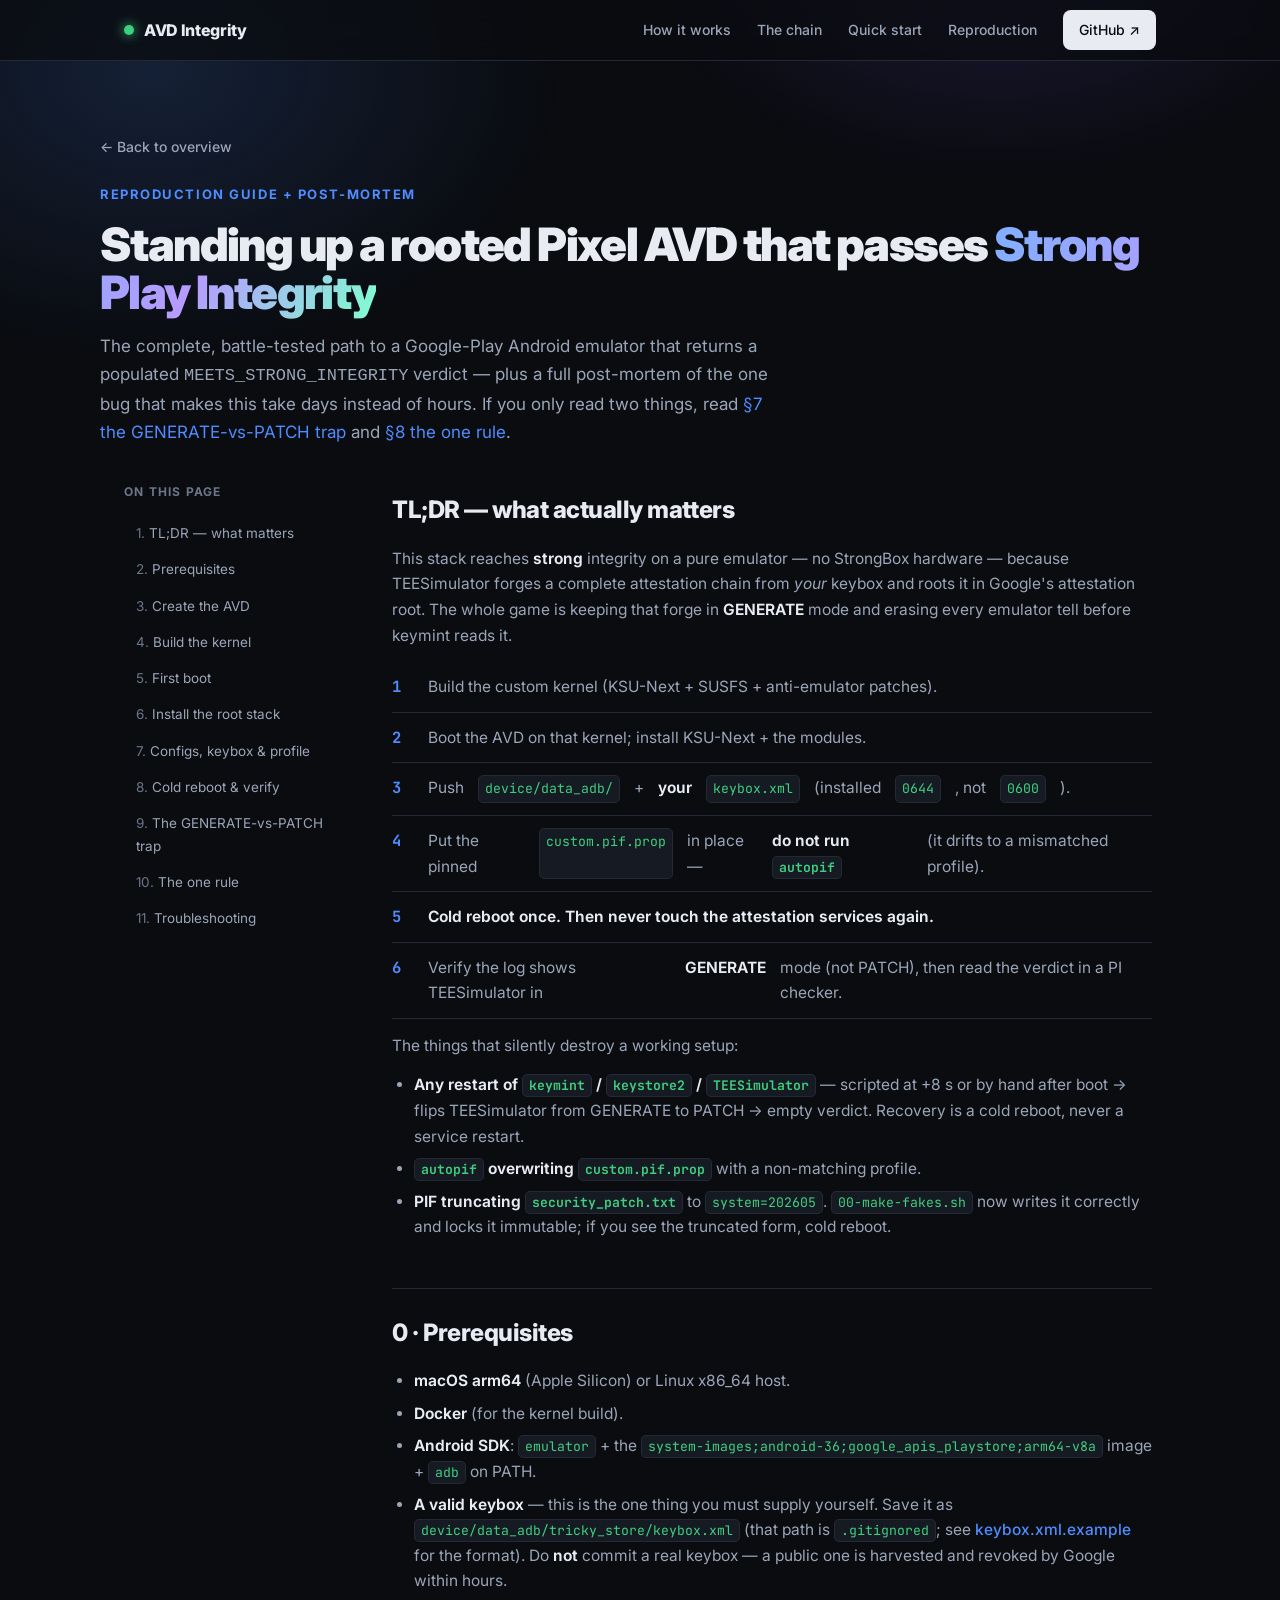
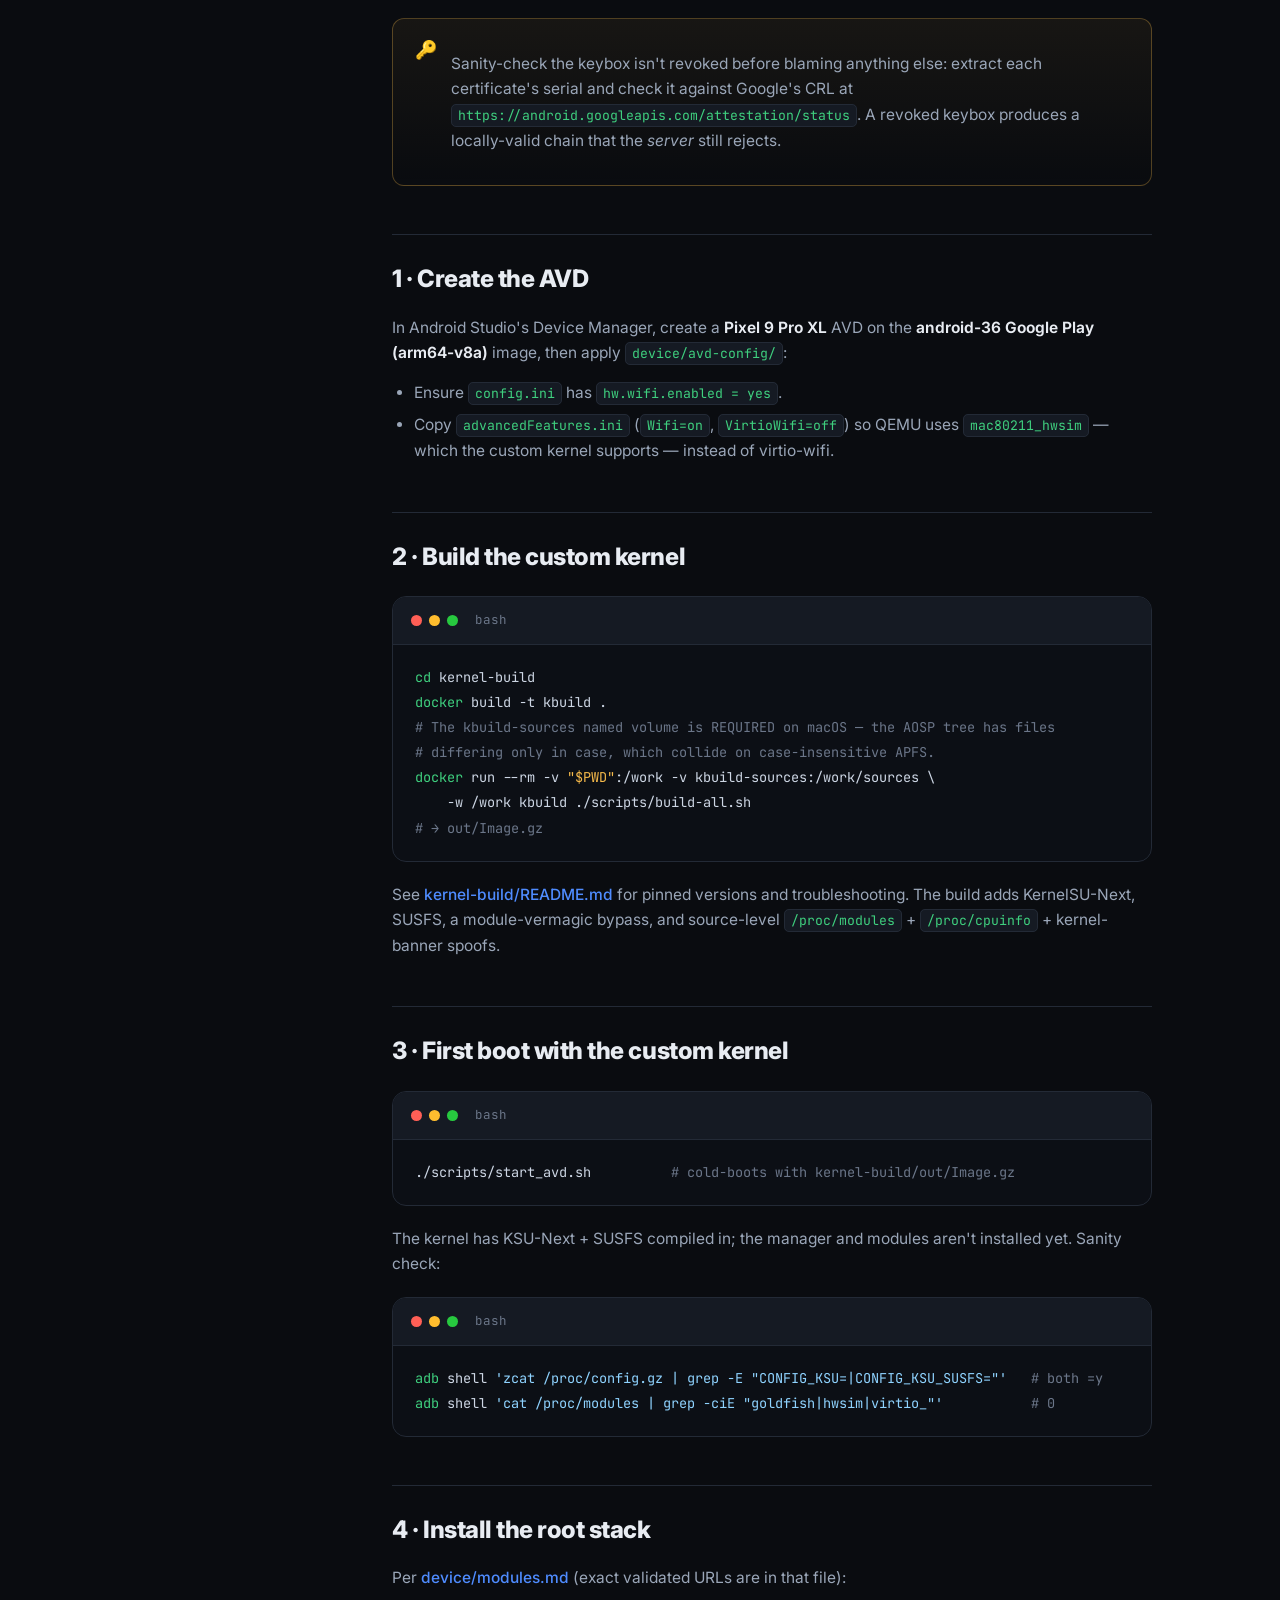
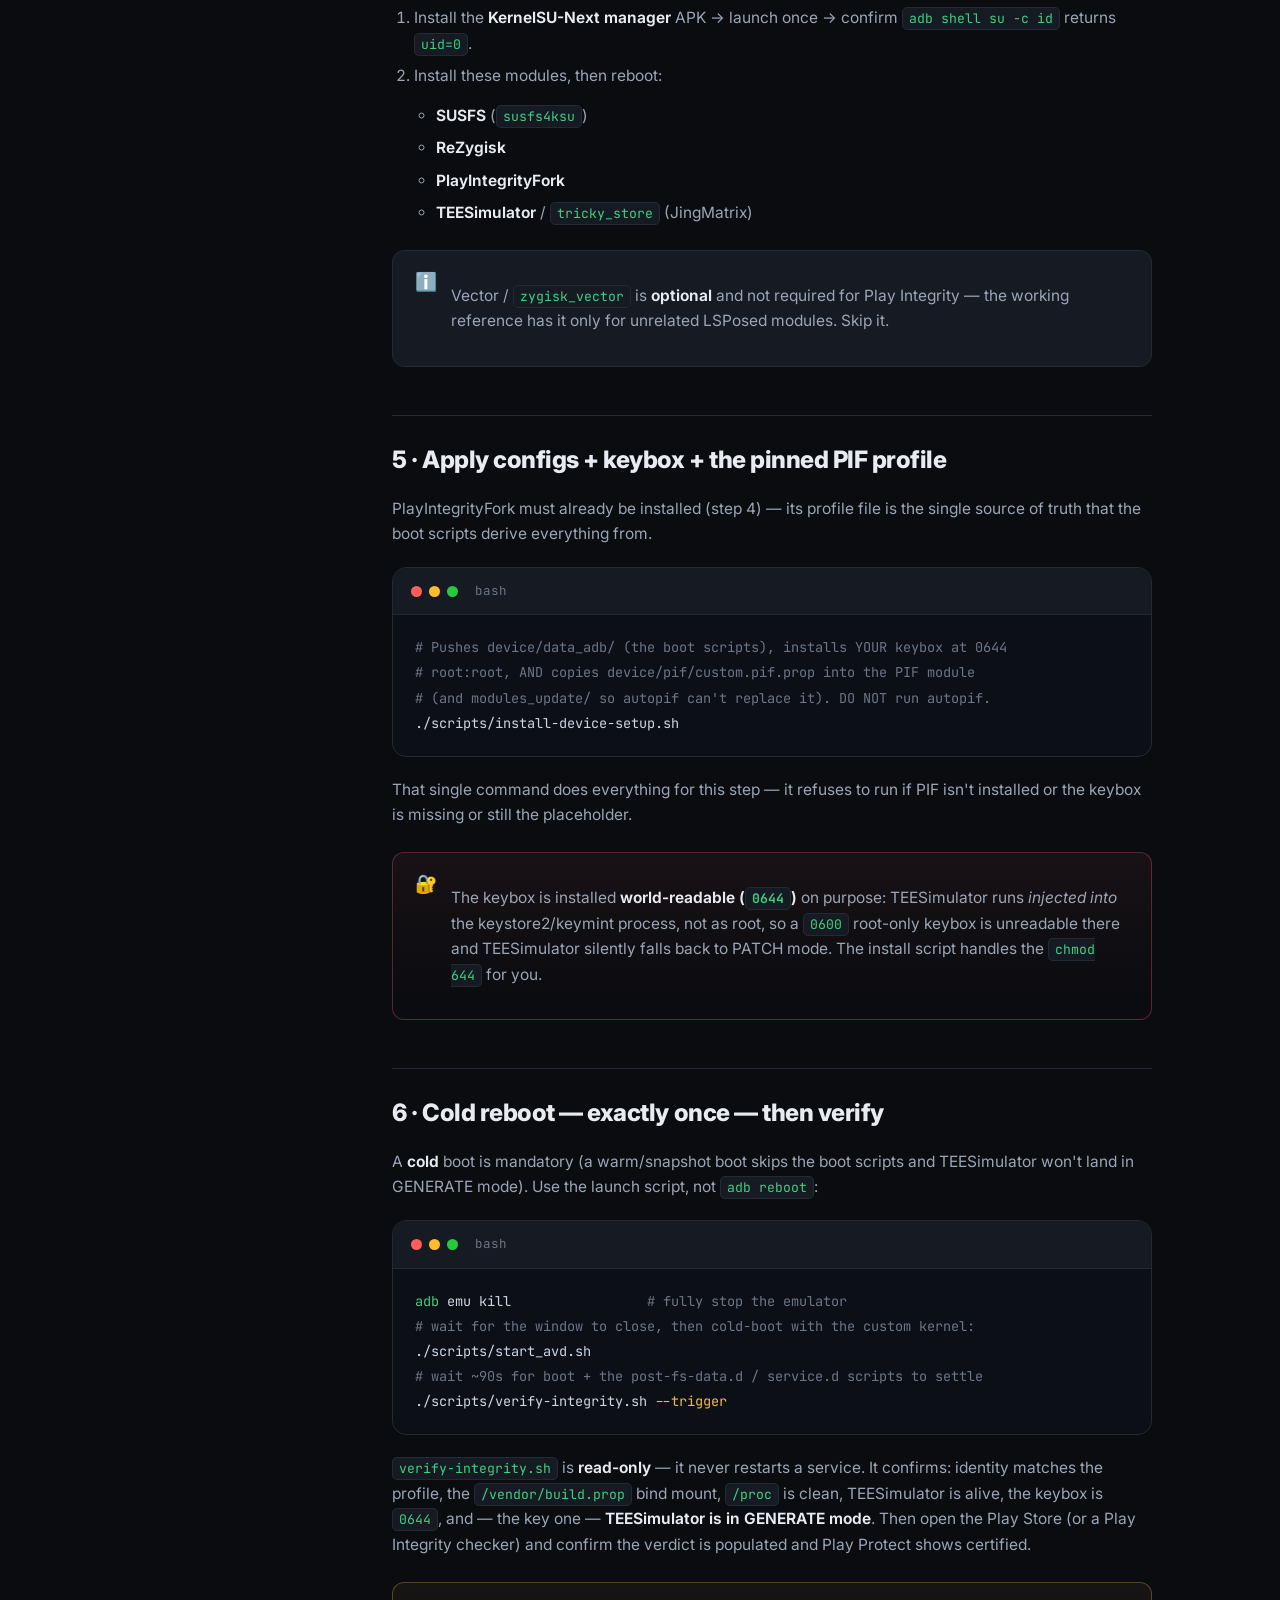
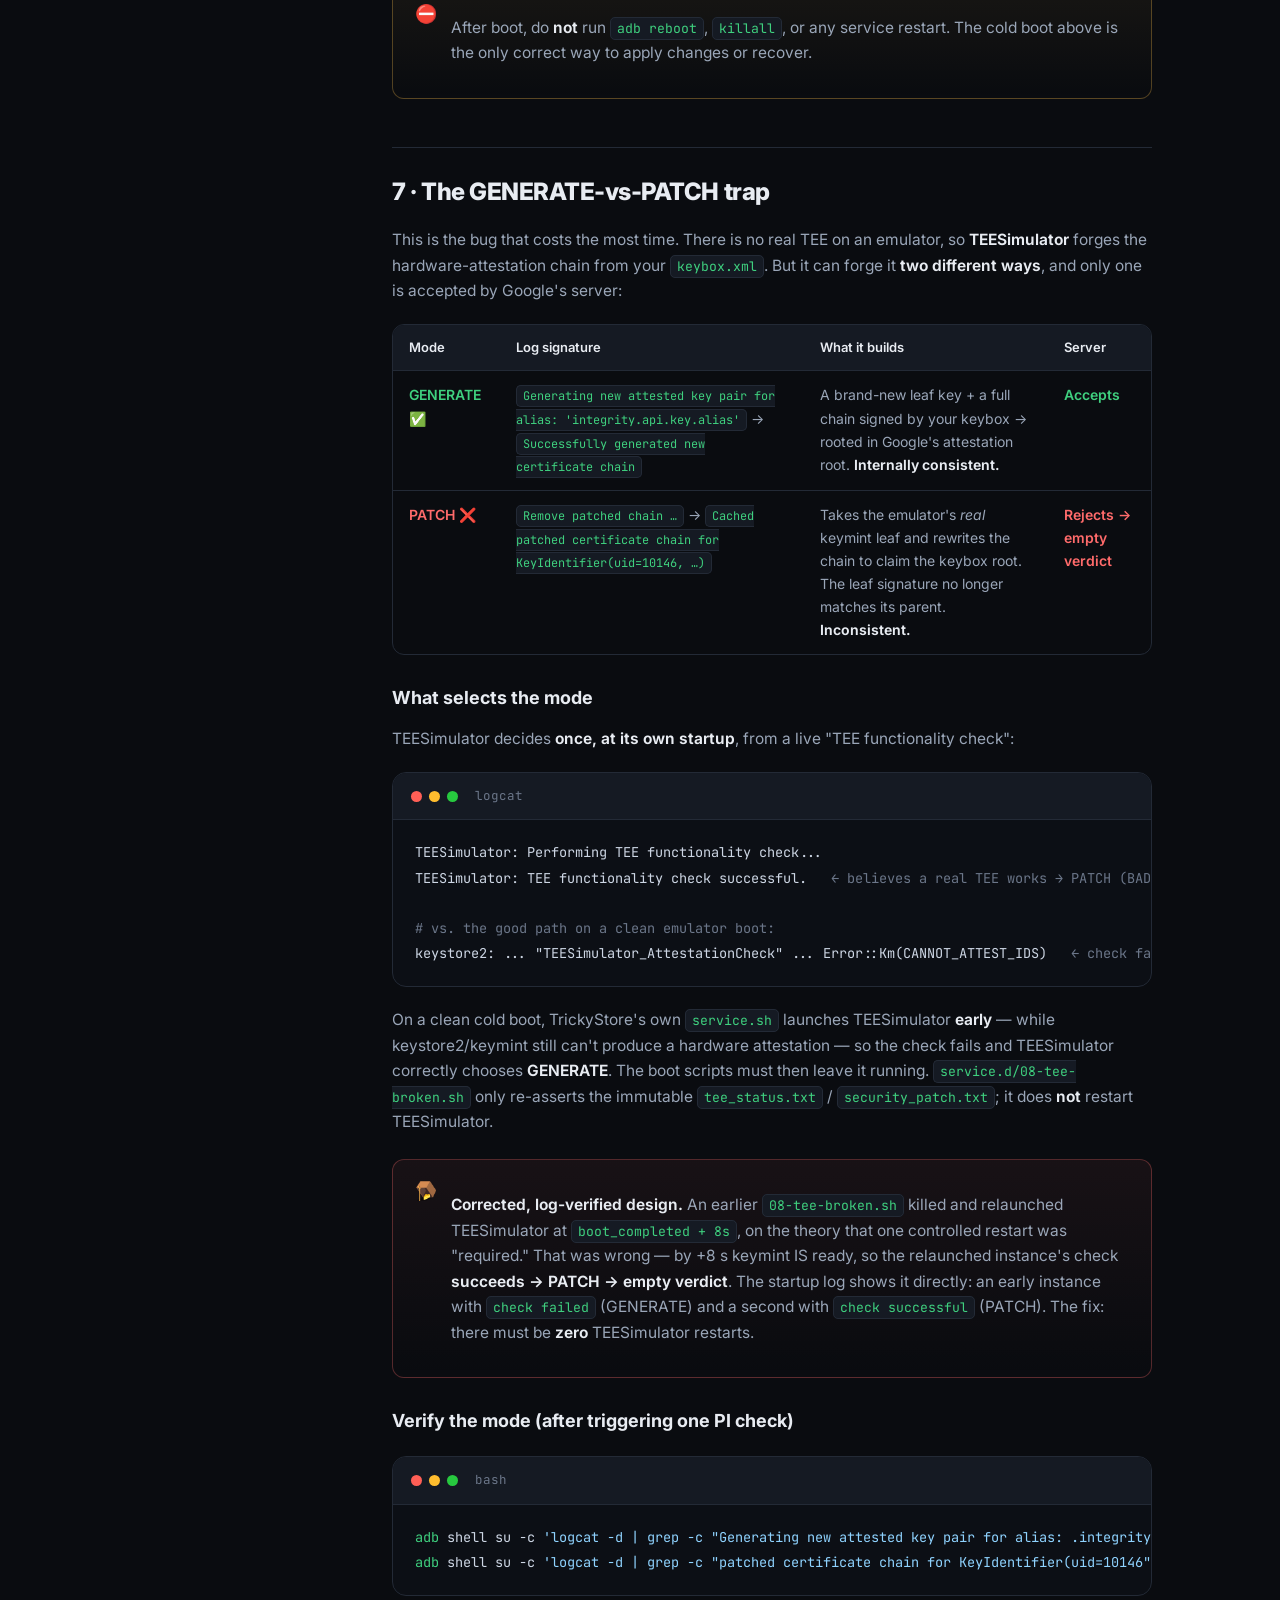
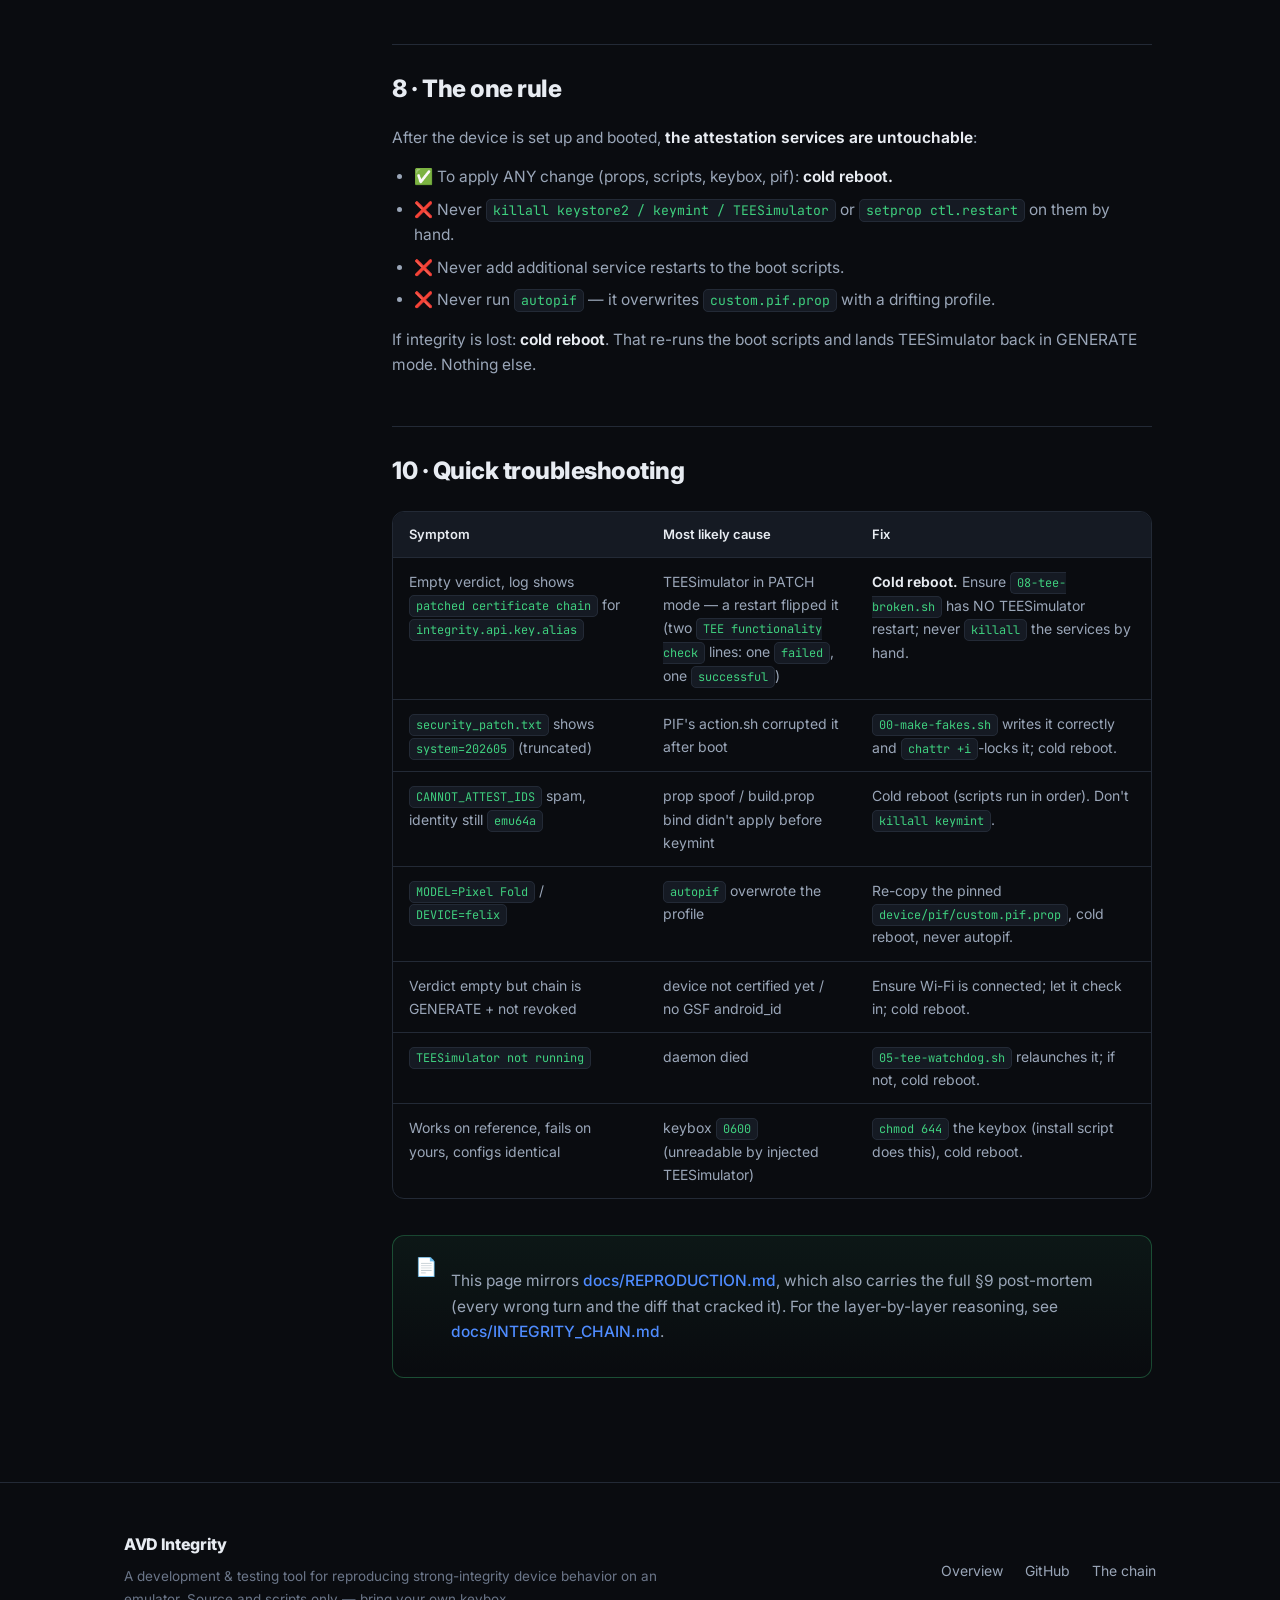
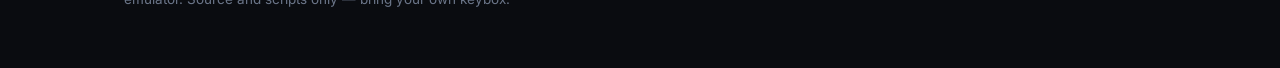
==== reproduction.html @ 93d0f1d6 "Correct site to STRONG integrity + add reproduction page - The project's actual ceiling is MEETS_STR" ====
<!DOCTYPE html>
<html lang="en">
<head>
<meta charset="UTF-8" />
<meta name="viewport" content="width=device-width, initial-scale=1.0" />
<title>Reproduction Guide · Rooted Pixel AVD · Play Integrity</title>
<meta name="description" content="The complete, battle-tested guide to standing up a rooted Pixel AVD that passes Play Integrity to MEETS_STRONG_INTEGRITY — plus the full GENERATE-vs-PATCH post-mortem." />
<meta property="og:type" content="article" />
<meta property="og:title" content="Reproduction Guide · Rooted Pixel AVD passing Strong Play Integrity" />
<meta property="og:description" content="Step-by-step setup plus the post-mortem of the one bug that makes this take days instead of hours." />
<meta property="og:image" content="media/play-integrity-verdict.png" />

<link rel="preconnect" href="https://fonts.googleapis.com" />
<link rel="preconnect" href="https://fonts.gstatic.com" crossorigin />
<link href="https://fonts.googleapis.com/css2?family=Inter:wght@400;500;600;700;800;900&family=JetBrains+Mono:wght@400;500;600&display=swap" rel="stylesheet" />
<link rel="stylesheet" href="assets/style.css" />
</head>
<body>
<div class="glow"></div>
<div class="content">

<!-- NAV -->
<nav>
  <div class="wrap">
    <div class="brand"><span class="dot"></span> AVD&nbsp;Integrity</div>
    <div class="nav-links">
      <a href="index.html#how">How it works</a>
      <a href="index.html#chain">The chain</a>
      <a href="index.html#start">Quick start</a>
      <a href="reproduction.html">Reproduction</a>
      <a class="nav-cta" href="https://github.com/tanishmeh/AVD_Rooted_Integrity">GitHub ↗</a>
    </div>
  </div>
</nav>

<!-- DOC HERO -->
<div class="wrap doc-hero">
  <a class="doc-back" href="index.html">← Back to overview</a>
  <div class="kicker">Reproduction guide + post-mortem</div>
  <h1>Standing up a rooted Pixel AVD that passes <span class="grad">Strong Play Integrity</span></h1>
  <p>The complete, battle-tested path to a Google-Play Android emulator that returns a populated <code>MEETS_STRONG_INTEGRITY</code> verdict — plus a full post-mortem of the one bug that makes this take days instead of hours. If you only read two things, read <a href="#trap">§7 the GENERATE-vs-PATCH trap</a> and <a href="#rule">§8 the one rule</a>.</p>
</div>

<!-- DOC LAYOUT -->
<div class="wrap doc-layout">

  <!-- TOC -->
  <aside class="toc">
    <div class="toc-title">On this page</div>
    <ol>
      <li><a href="#tldr">TL;DR — what matters</a></li>
      <li><a href="#prereq">Prerequisites</a></li>
      <li><a href="#avd">Create the AVD</a></li>
      <li><a href="#kernel">Build the kernel</a></li>
      <li><a href="#firstboot">First boot</a></li>
      <li><a href="#rootstack">Install the root stack</a></li>
      <li><a href="#configs">Configs, keybox &amp; profile</a></li>
      <li><a href="#verify">Cold reboot &amp; verify</a></li>
      <li><a href="#trap">The GENERATE-vs-PATCH trap</a></li>
      <li><a href="#rule">The one rule</a></li>
      <li><a href="#troubleshoot">Troubleshooting</a></li>
    </ol>
  </aside>

  <!-- PROSE -->
  <article class="prose">

    <h2 id="tldr">TL;DR — what actually matters</h2>
    <p>This stack reaches <strong>strong</strong> integrity on a pure emulator — no StrongBox hardware — because TEESimulator forges a complete attestation chain from <em>your</em> keybox and roots it in Google's attestation root. The whole game is keeping that forge in <strong>GENERATE</strong> mode and erasing every emulator tell before keymint reads it.</p>
    <ol class="tldr">
      <li>Build the custom kernel (KSU-Next + SUSFS + anti-emulator patches).</li>
      <li>Boot the AVD on that kernel; install KSU-Next + the modules.</li>
      <li>Push <code>device/data_adb/</code> + <strong>your</strong> <code>keybox.xml</code> (installed <code>0644</code>, not <code>0600</code>).</li>
      <li>Put the pinned <code>custom.pif.prop</code> in place — <strong>do not run <code>autopif</code></strong> (it drifts to a mismatched profile).</li>
      <li><strong>Cold reboot once. Then never touch the attestation services again.</strong></li>
      <li>Verify the log shows TEESimulator in <strong>GENERATE</strong> mode (not PATCH), then read the verdict in a PI checker.</li>
    </ol>
    <p>The things that silently destroy a working setup:</p>
    <ul>
      <li><strong>Any restart of <code>keymint</code> / <code>keystore2</code> / <code>TEESimulator</code></strong> — scripted at +8&nbsp;s or by hand after boot → flips TEESimulator from GENERATE to PATCH → empty verdict. Recovery is a cold reboot, never a service restart.</li>
      <li><strong><code>autopif</code> overwriting <code>custom.pif.prop</code></strong> with a non-matching profile.</li>
      <li><strong>PIF truncating <code>security_patch.txt</code></strong> to <code>system=202605</code>. <code>00-make-fakes.sh</code> now writes it correctly and locks it immutable; if you see the truncated form, cold reboot.</li>
    </ul>

    <h2 id="prereq">0 · Prerequisites</h2>
    <ul>
      <li><strong>macOS arm64</strong> (Apple Silicon) or Linux x86_64 host.</li>
      <li><strong>Docker</strong> (for the kernel build).</li>
      <li><strong>Android SDK</strong>: <code>emulator</code> + the <code>system-images;android-36;google_apis_playstore;arm64-v8a</code> image + <code>adb</code> on PATH.</li>
      <li><strong>A valid keybox</strong> — this is the one thing you must supply yourself. Save it as <code>device/data_adb/tricky_store/keybox.xml</code> (that path is <code>.gitignored</code>; see <a href="device/data_adb/tricky_store/keybox.xml.example">keybox.xml.example</a> for the format). Do <strong>not</strong> commit a real keybox — a public one is harvested and revoked by Google within hours.</li>
    </ul>
    <div class="callout warnx">
      <span class="ci">🔑</span>
      <p>Sanity-check the keybox isn't revoked before blaming anything else: extract each certificate's serial and check it against Google's CRL at <code>https://android.googleapis.com/attestation/status</code>. A revoked keybox produces a locally-valid chain that the <em>server</em> still rejects.</p>
    </div>

    <h2 id="avd">1 · Create the AVD</h2>
    <p>In Android Studio's Device Manager, create a <strong>Pixel 9 Pro XL</strong> AVD on the <strong>android-36 Google Play (arm64-v8a)</strong> image, then apply <code>device/avd-config/</code>:</p>
    <ul>
      <li>Ensure <code>config.ini</code> has <code>hw.wifi.enabled = yes</code>.</li>
      <li>Copy <code>advancedFeatures.ini</code> (<code>Wifi=on</code>, <code>VirtioWifi=off</code>) so QEMU uses <code>mac80211_hwsim</code> — which the custom kernel supports — instead of virtio-wifi.</li>
    </ul>

    <h2 id="kernel">2 · Build the custom kernel</h2>
    <div class="codeblock">
      <div class="bar"><span class="d" style="background:#ff5f56"></span><span class="d" style="background:#ffbd2e"></span><span class="d" style="background:#27c93f"></span><span class="t">bash</span></div>
<pre><code><span class="c-cmd">cd</span> kernel-build
<span class="c-cmd">docker</span> build -t kbuild .
<span class="c-com"># The kbuild-sources named volume is REQUIRED on macOS — the AOSP tree has files</span>
<span class="c-com"># differing only in case, which collide on case-insensitive APFS.</span>
<span class="c-cmd">docker</span> run --rm -v <span class="c-flag">"$PWD"</span>:/work -v kbuild-sources:/work/sources \
    -w /work kbuild ./scripts/build-all.sh
<span class="c-com"># → out/Image.gz</span></code></pre>
    </div>
    <p>See <a href="kernel-build/README.md">kernel-build/README.md</a> for pinned versions and troubleshooting. The build adds KernelSU-Next, SUSFS, a module-vermagic bypass, and source-level <code>/proc/modules</code> + <code>/proc/cpuinfo</code> + kernel-banner spoofs.</p>

    <h2 id="firstboot">3 · First boot with the custom kernel</h2>
    <div class="codeblock">
      <div class="bar"><span class="d" style="background:#ff5f56"></span><span class="d" style="background:#ffbd2e"></span><span class="d" style="background:#27c93f"></span><span class="t">bash</span></div>
<pre><code>./scripts/start_avd.sh          <span class="c-com"># cold-boots with kernel-build/out/Image.gz</span></code></pre>
    </div>
    <p>The kernel has KSU-Next + SUSFS compiled in; the manager and modules aren't installed yet. Sanity check:</p>
    <div class="codeblock">
      <div class="bar"><span class="d" style="background:#ff5f56"></span><span class="d" style="background:#ffbd2e"></span><span class="d" style="background:#27c93f"></span><span class="t">bash</span></div>
<pre><code><span class="c-cmd">adb</span> shell <span class="c-str">'zcat /proc/config.gz | grep -E "CONFIG_KSU=|CONFIG_KSU_SUSFS="'</span>   <span class="c-com"># both =y</span>
<span class="c-cmd">adb</span> shell <span class="c-str">'cat /proc/modules | grep -ciE "goldfish|hwsim|virtio_"'</span>           <span class="c-com"># 0</span></code></pre>
    </div>

    <h2 id="rootstack">4 · Install the root stack</h2>
    <p>Per <a href="device/modules.md">device/modules.md</a> (exact validated URLs are in that file):</p>
    <ol>
      <li>Install the <strong>KernelSU-Next manager</strong> APK → launch once → confirm <code>adb shell su -c id</code> returns <code>uid=0</code>.</li>
      <li>Install these modules, then reboot:
        <ul>
          <li><strong>SUSFS</strong> (<code>susfs4ksu</code>)</li>
          <li><strong>ReZygisk</strong></li>
          <li><strong>PlayIntegrityFork</strong></li>
          <li><strong>TEESimulator</strong> / <code>tricky_store</code> (JingMatrix)</li>
        </ul>
      </li>
    </ol>
    <div class="callout"><span class="ci">ℹ️</span><p>Vector / <code>zygisk_vector</code> is <strong>optional</strong> and not required for Play Integrity — the working reference has it only for unrelated LSPosed modules. Skip it.</p></div>

    <h2 id="configs">5 · Apply configs + keybox + the pinned PIF profile</h2>
    <p>PlayIntegrityFork must already be installed (step 4) — its profile file is the single source of truth that the boot scripts derive everything from.</p>
    <div class="codeblock">
      <div class="bar"><span class="d" style="background:#ff5f56"></span><span class="d" style="background:#ffbd2e"></span><span class="d" style="background:#27c93f"></span><span class="t">bash</span></div>
<pre><code><span class="c-com"># Pushes device/data_adb/ (the boot scripts), installs YOUR keybox at 0644</span>
<span class="c-com"># root:root, AND copies device/pif/custom.pif.prop into the PIF module</span>
<span class="c-com"># (and modules_update/ so autopif can't replace it). DO NOT run autopif.</span>
./scripts/install-device-setup.sh</code></pre>
    </div>
    <p>That single command does everything for this step — it refuses to run if PIF isn't installed or the keybox is missing or still the placeholder.</p>
    <div class="callout danger"><span class="ci">🔐</span><p>The keybox is installed <strong>world-readable (<code>0644</code>)</strong> on purpose: TEESimulator runs <em>injected into</em> the keystore2/keymint process, not as root, so a <code>0600</code> root-only keybox is unreadable there and TEESimulator silently falls back to PATCH mode. The install script handles the <code>chmod 644</code> for you.</p></div>

    <h2 id="verify">6 · Cold reboot — exactly once — then verify</h2>
    <p>A <strong>cold</strong> boot is mandatory (a warm/snapshot boot skips the boot scripts and TEESimulator won't land in GENERATE mode). Use the launch script, not <code>adb reboot</code>:</p>
    <div class="codeblock">
      <div class="bar"><span class="d" style="background:#ff5f56"></span><span class="d" style="background:#ffbd2e"></span><span class="d" style="background:#27c93f"></span><span class="t">bash</span></div>
<pre><code><span class="c-cmd">adb</span> emu kill                 <span class="c-com"># fully stop the emulator</span>
<span class="c-com"># wait for the window to close, then cold-boot with the custom kernel:</span>
./scripts/start_avd.sh
<span class="c-com"># wait ~90s for boot + the post-fs-data.d / service.d scripts to settle</span>
./scripts/verify-integrity.sh <span class="c-flag">--trigger</span></code></pre>
    </div>
    <p><code>verify-integrity.sh</code> is <strong>read-only</strong> — it never restarts a service. It confirms: identity matches the profile, the <code>/vendor/build.prop</code> bind mount, <code>/proc</code> is clean, TEESimulator is alive, the keybox is <code>0644</code>, and — the key one — <strong>TEESimulator is in GENERATE mode</strong>. Then open the Play Store (or a Play Integrity checker) and confirm the verdict is populated and Play Protect shows certified.</p>
    <div class="callout warnx"><span class="ci">⛔</span><p>After boot, do <strong>not</strong> run <code>adb reboot</code>, <code>killall</code>, or any service restart. The cold boot above is the only correct way to apply changes or recover.</p></div>

    <h2 id="trap">7 · The GENERATE-vs-PATCH trap</h2>
    <p>This is the bug that costs the most time. There is no real TEE on an emulator, so <strong>TEESimulator</strong> forges the hardware-attestation chain from your <code>keybox.xml</code>. But it can forge it <strong>two different ways</strong>, and only one is accepted by Google's server:</p>
    <div class="tbl-wrap">
      <table>
        <thead><tr><th>Mode</th><th>Log signature</th><th>What it builds</th><th>Server</th></tr></thead>
        <tbody>
          <tr>
            <td class="tag-good">GENERATE ✅</td>
            <td><code>Generating new attested key pair for alias: 'integrity.api.key.alias'</code> → <code>Successfully generated new certificate chain</code></td>
            <td>A brand-new leaf key + a full chain signed by your keybox → rooted in Google's attestation root. <strong>Internally consistent.</strong></td>
            <td class="tag-good">Accepts</td>
          </tr>
          <tr>
            <td class="tag-bad">PATCH ❌</td>
            <td><code>Remove patched chain …</code> → <code>Cached patched certificate chain for KeyIdentifier(uid=10146, …)</code></td>
            <td>Takes the emulator's <em>real</em> keymint leaf and rewrites the chain to claim the keybox root. The leaf signature no longer matches its parent. <strong>Inconsistent.</strong></td>
            <td class="tag-bad">Rejects → empty verdict</td>
          </tr>
        </tbody>
      </table>
    </div>
    <h3>What selects the mode</h3>
    <p>TEESimulator decides <strong>once, at its own startup</strong>, from a live "TEE functionality check":</p>
    <div class="codeblock">
      <div class="bar"><span class="d" style="background:#ff5f56"></span><span class="d" style="background:#ffbd2e"></span><span class="d" style="background:#27c93f"></span><span class="t">logcat</span></div>
<pre><code>TEESimulator: Performing TEE functionality check...
TEESimulator: TEE functionality check successful.   <span class="c-com">← believes a real TEE works → PATCH (BAD)</span>

<span class="c-com"># vs. the good path on a clean emulator boot:</span>
keystore2: ... "TEESimulator_AttestationCheck" ... Error::Km(CANNOT_ATTEST_IDS)   <span class="c-com">← check fails → GENERATE (GOOD)</span></code></pre>
    </div>
    <p>On a clean cold boot, TrickyStore's own <code>service.sh</code> launches TEESimulator <strong>early</strong> — while keystore2/keymint still can't produce a hardware attestation — so the check fails and TEESimulator correctly chooses <strong>GENERATE</strong>. The boot scripts must then leave it running. <code>service.d/08-tee-broken.sh</code> only re-asserts the immutable <code>tee_status.txt</code> / <code>security_patch.txt</code>; it does <strong>not</strong> restart TEESimulator.</p>
    <div class="callout danger">
      <span class="ci">🪤</span>
      <p><strong>Corrected, log-verified design.</strong> An earlier <code>08-tee-broken.sh</code> killed and relaunched TEESimulator at <code>boot_completed + 8s</code>, on the theory that one controlled restart was "required." That was wrong — by +8&nbsp;s keymint IS ready, so the relaunched instance's check <strong>succeeds → PATCH → empty verdict</strong>. The startup log shows it directly: an early instance with <code>check failed</code> (GENERATE) and a second with <code>check successful</code> (PATCH). The fix: there must be <strong>zero</strong> TEESimulator restarts.</p>
    </div>
    <h3>Verify the mode (after triggering one PI check)</h3>
    <div class="codeblock">
      <div class="bar"><span class="d" style="background:#ff5f56"></span><span class="d" style="background:#ffbd2e"></span><span class="d" style="background:#27c93f"></span><span class="t">bash</span></div>
<pre><code><span class="c-cmd">adb</span> shell su -c <span class="c-str">'logcat -d | grep -c "Generating new attested key pair for alias: .integrity.api.key.alias"'</span>  <span class="c-com"># want &gt;0</span>
<span class="c-cmd">adb</span> shell su -c <span class="c-str">'logcat -d | grep -c "patched certificate chain for KeyIdentifier(uid=10146"'</span>                 <span class="c-com"># want 0</span></code></pre>
    </div>

    <h2 id="rule">8 · The one rule</h2>
    <p>After the device is set up and booted, <strong>the attestation services are untouchable</strong>:</p>
    <ul>
      <li><span class="tag-good">✅</span> To apply ANY change (props, scripts, keybox, pif): <strong>cold reboot.</strong></li>
      <li><span class="tag-bad">❌</span> Never <code>killall keystore2 / keymint / TEESimulator</code> or <code>setprop ctl.restart</code> on them by hand.</li>
      <li><span class="tag-bad">❌</span> Never add additional service restarts to the boot scripts.</li>
      <li><span class="tag-bad">❌</span> Never run <code>autopif</code> — it overwrites <code>custom.pif.prop</code> with a drifting profile.</li>
    </ul>
    <p>If integrity is lost: <strong>cold reboot</strong>. That re-runs the boot scripts and lands TEESimulator back in GENERATE mode. Nothing else.</p>

    <h2 id="troubleshoot">10 · Quick troubleshooting</h2>
    <div class="tbl-wrap">
      <table>
        <thead><tr><th>Symptom</th><th>Most likely cause</th><th>Fix</th></tr></thead>
        <tbody>
          <tr><td>Empty verdict, log shows <code>patched certificate chain</code> for <code>integrity.api.key.alias</code></td><td>TEESimulator in PATCH mode — a restart flipped it (two <code>TEE functionality check</code> lines: one <code>failed</code>, one <code>successful</code>)</td><td><strong>Cold reboot.</strong> Ensure <code>08-tee-broken.sh</code> has NO TEESimulator restart; never <code>killall</code> the services by hand.</td></tr>
          <tr><td><code>security_patch.txt</code> shows <code>system=202605</code> (truncated)</td><td>PIF's action.sh corrupted it after boot</td><td><code>00-make-fakes.sh</code> writes it correctly and <code>chattr +i</code>-locks it; cold reboot.</td></tr>
          <tr><td><code>CANNOT_ATTEST_IDS</code> spam, identity still <code>emu64a</code></td><td>prop spoof / build.prop bind didn't apply before keymint</td><td>Cold reboot (scripts run in order). Don't <code>killall keymint</code>.</td></tr>
          <tr><td><code>MODEL=Pixel Fold</code> / <code>DEVICE=felix</code></td><td><code>autopif</code> overwrote the profile</td><td>Re-copy the pinned <code>device/pif/custom.pif.prop</code>, cold reboot, never autopif.</td></tr>
          <tr><td>Verdict empty but chain is GENERATE + not revoked</td><td>device not certified yet / no GSF android_id</td><td>Ensure Wi-Fi is connected; let it check in; cold reboot.</td></tr>
          <tr><td><code>TEESimulator not running</code></td><td>daemon died</td><td><code>05-tee-watchdog.sh</code> relaunches it; if not, cold reboot.</td></tr>
          <tr><td>Works on reference, fails on yours, configs identical</td><td>keybox <code>0600</code> (unreadable by injected TEESimulator)</td><td><code>chmod 644</code> the keybox (install script does this), cold reboot.</td></tr>
        </tbody>
      </table>
    </div>

    <div class="callout good" style="margin-top:36px">
      <span class="ci">📄</span>
      <p>This page mirrors <a href="docs/REPRODUCTION.md">docs/REPRODUCTION.md</a>, which also carries the full §9 post-mortem (every wrong turn and the diff that cracked it). For the layer-by-layer reasoning, see <a href="docs/INTEGRITY_CHAIN.md">docs/INTEGRITY_CHAIN.md</a>.</p>
    </div>

  </article>
</div>

<!-- FOOTER -->
<footer>
  <div class="wrap">
    <div class="foot-grid">
      <div>
        <div class="foot-brand">AVD Integrity</div>
        <p>A development &amp; testing tool for reproducing strong-integrity device behavior on an emulator. Source and scripts only — bring your own keybox.</p>
      </div>
      <div class="foot-links">
        <a href="index.html">Overview</a>
        <a href="https://github.com/tanishmeh/AVD_Rooted_Integrity">GitHub</a>
        <a href="docs/INTEGRITY_CHAIN.md">The chain</a>
      </div>
    </div>
  </div>
</footer>

</div>
</body>
</html>
---- assets/style.css ----
/* ============================================================================
   Rooted Pixel AVD · Play Integrity — shared site styles
   Used by index.html (landing) and reproduction.html (the guide).
   ============================================================================ */
:root {
  --bg: #0a0c10;
  --bg-soft: #11141b;
  --panel: #151a23;
  --panel-2: #1b212c;
  --border: #232a36;
  --text: #e8ecf2;
  --muted: #9aa6b8;
  --faint: #6b7689;
  --accent: #4f8cff;
  --accent-2: #7c5cff;
  --green: #3fd07f;
  --amber: #f5b94a;
  --red: #ff6b6b;
  --mono: 'JetBrains Mono', ui-monospace, SFMono-Regular, Menlo, monospace;
  --sans: 'Inter', -apple-system, BlinkMacSystemFont, 'Segoe UI', sans-serif;
  --maxw: 1080px;
}

* { box-sizing: border-box; margin: 0; padding: 0; }
html { scroll-behavior: smooth; }
body {
  background: var(--bg);
  color: var(--text);
  font-family: var(--sans);
  line-height: 1.65;
  -webkit-font-smoothing: antialiased;
  overflow-x: hidden;
}
a { color: var(--accent); text-decoration: none; transition: color .15s; }
a:hover { color: #7fb0ff; }
::selection { background: rgba(79,140,255,.3); }

.wrap { max-width: var(--maxw); margin: 0 auto; padding: 0 24px; }

/* ---------- Decorative background ---------- */
.glow {
  position: fixed; inset: 0; z-index: 0; pointer-events: none;
  background:
    radial-gradient(620px 420px at 78% -8%, rgba(124,92,255,.18), transparent 60%),
    radial-gradient(680px 480px at 12% 8%, rgba(79,140,255,.16), transparent 60%);
}
.content { position: relative; z-index: 1; }

/* ---------- Nav ---------- */
nav {
  position: sticky; top: 0; z-index: 50;
  backdrop-filter: blur(12px);
  background: rgba(10,12,16,.72);
  border-bottom: 1px solid var(--border);
}
nav .wrap { display: flex; align-items: center; justify-content: space-between; height: 60px; }
.brand { display: flex; align-items: center; gap: 10px; font-weight: 800; letter-spacing: -.02em; color: var(--text); }
.brand .dot { width: 10px; height: 10px; border-radius: 50%; background: var(--green); box-shadow: 0 0 12px var(--green); }
.nav-links { display: flex; gap: 26px; align-items: center; }
.nav-links a { color: var(--muted); font-size: 14px; font-weight: 500; }
.nav-links a:hover { color: var(--text); }
.nav-cta {
  background: var(--text); color: var(--bg) !important; padding: 8px 16px;
  border-radius: 8px; font-weight: 600; font-size: 14px;
}
.nav-cta:hover { background: #fff; }
@media (max-width: 720px) { .nav-links a:not(.nav-cta) { display: none; } }

/* ---------- Hero ---------- */
header.hero { padding: 88px 0 64px; }
.hero-grid { display: grid; grid-template-columns: 1.15fr .85fr; gap: 56px; align-items: center; }
@media (max-width: 900px) { .hero-grid { grid-template-columns: 1fr; gap: 40px; } }

.pill {
  display: inline-flex; align-items: center; gap: 8px;
  background: var(--panel); border: 1px solid var(--border);
  padding: 6px 14px; border-radius: 999px; font-size: 13px; color: var(--muted);
  font-weight: 500; margin-bottom: 22px;
}
.pill .live { width: 7px; height: 7px; border-radius: 50%; background: var(--green); box-shadow: 0 0 8px var(--green); animation: pulse 2s infinite; }
@keyframes pulse { 0%,100% { opacity: 1; } 50% { opacity: .4; } }

h1 {
  font-size: clamp(34px, 5.4vw, 56px); line-height: 1.05; letter-spacing: -.035em;
  font-weight: 900; margin-bottom: 20px;
}
h1 .grad {
  background: linear-gradient(120deg, #7fb0ff, #b69bff 55%, #7fffd0);
  -webkit-background-clip: text; background-clip: text; -webkit-text-fill-color: transparent;
}
.lede { font-size: 18px; color: var(--muted); max-width: 540px; margin-bottom: 30px; }
.lede code { font-family: var(--mono); font-size: .85em; background: var(--panel); padding: 2px 7px; border-radius: 6px; border: 1px solid var(--border); color: var(--green); }

.hero-btns { display: flex; gap: 14px; flex-wrap: wrap; margin-bottom: 30px; }
.btn {
  display: inline-flex; align-items: center; gap: 9px; padding: 13px 22px;
  border-radius: 10px; font-weight: 600; font-size: 15px; border: 1px solid transparent;
  transition: transform .12s, background .15s, border-color .15s;
}
.btn:hover { transform: translateY(-2px); }
.btn-primary { background: linear-gradient(120deg, var(--accent), var(--accent-2)); color: #fff !important; }
.btn-ghost { background: var(--panel); border-color: var(--border); color: var(--text) !important; }
.btn-ghost:hover { border-color: var(--accent); }
.btn svg { width: 18px; height: 18px; }

.hero-meta { display: flex; gap: 26px; flex-wrap: wrap; font-size: 13px; color: var(--faint); }
.hero-meta b { color: var(--text); font-weight: 600; }

/* ---------- Phone screenshot ---------- */
.shot { position: relative; display: flex; justify-content: center; }
.shot::before {
  content: ""; position: absolute; inset: -8% -4%;
  background: radial-gradient(closest-side, rgba(63,208,127,.22), transparent 72%);
  filter: blur(8px); z-index: 0;
}
.shot img {
  position: relative; z-index: 1; width: 100%; max-width: 340px; border-radius: 22px;
  border: 1px solid var(--border);
  box-shadow: 0 30px 80px -20px rgba(0,0,0,.7), 0 0 0 1px rgba(255,255,255,.02);
}
.shot-tag {
  position: absolute; z-index: 2; bottom: 14px; left: 50%; transform: translateX(-50%);
  background: rgba(10,12,16,.85); backdrop-filter: blur(8px);
  border: 1px solid var(--border); border-radius: 999px; padding: 7px 16px;
  font-size: 12.5px; font-weight: 600; white-space: nowrap;
  display: flex; align-items: center; gap: 8px;
}
.shot-tag .chk { color: var(--green); }

/* ---------- Section primitives ---------- */
section { padding: 72px 0; border-top: 1px solid var(--border); }
.eyebrow { font-size: 13px; font-weight: 700; letter-spacing: .12em; text-transform: uppercase; color: var(--accent); margin-bottom: 14px; }
h2 { font-size: clamp(26px, 3.6vw, 36px); letter-spacing: -.03em; font-weight: 800; margin-bottom: 16px; }
.section-lede { color: var(--muted); max-width: 640px; font-size: 16.5px; margin-bottom: 44px; }
.inline-code { font-family: var(--mono); font-size: .85em; color: var(--green); }

/* ---------- Verdict labels ---------- */
.verdict-strip { display: flex; gap: 12px; flex-wrap: wrap; margin-top: 26px; }
.vlabel {
  font-family: var(--mono); font-size: 13px; font-weight: 500;
  background: rgba(63,208,127,.08); border: 1px solid rgba(63,208,127,.28);
  color: var(--green); padding: 9px 15px; border-radius: 9px;
  display: flex; align-items: center; gap: 9px;
}
.vlabel.strong { background: rgba(124,92,255,.1); border-color: rgba(124,92,255,.38); color: #b69bff; }
.vlabel svg { width: 15px; height: 15px; }

/* ---------- Feature cards ---------- */
.cards { display: grid; grid-template-columns: repeat(3, 1fr); gap: 18px; }
@media (max-width: 860px) { .cards { grid-template-columns: 1fr; } }
.card {
  background: var(--panel); border: 1px solid var(--border); border-radius: 14px;
  padding: 26px; transition: transform .15s, border-color .15s;
}
.card:hover { transform: translateY(-3px); border-color: #2e3645; }
.card .ic {
  width: 42px; height: 42px; border-radius: 11px; display: grid; place-items: center;
  background: linear-gradient(135deg, rgba(79,140,255,.18), rgba(124,92,255,.18));
  border: 1px solid var(--border); margin-bottom: 16px;
}
.card .ic svg { width: 21px; height: 21px; stroke: var(--accent); }
.card h3 { font-size: 17px; font-weight: 700; margin-bottom: 8px; letter-spacing: -.01em; }
.card p { color: var(--muted); font-size: 14.5px; }

/* ---------- Layer chain ---------- */
.chain { display: flex; flex-direction: column; gap: 0; }
.layer {
  display: grid; grid-template-columns: 92px 1fr; gap: 22px; padding: 22px 0;
  border-bottom: 1px solid var(--border); align-items: start;
}
.layer:last-child { border-bottom: none; }
.layer .num {
  font-family: var(--mono); font-size: 13px; font-weight: 600; color: var(--accent-2);
  border: 1px solid var(--border); border-radius: 9px; padding: 8px 0; text-align: center;
  background: var(--panel);
}
.layer h3 { font-size: 17px; font-weight: 700; margin-bottom: 6px; }
.layer p { color: var(--muted); font-size: 14.5px; }
.layer code, .inline-c { font-family: var(--mono); font-size: .86em; color: var(--green); background: var(--panel); padding: 1px 6px; border-radius: 5px; border: 1px solid var(--border); }

/* ---------- Traps ---------- */
.traps { display: grid; grid-template-columns: 1fr 1fr; gap: 18px; }
@media (max-width: 760px) { .traps { grid-template-columns: 1fr; } }
.trap {
  background: linear-gradient(180deg, rgba(255,107,107,.05), transparent);
  border: 1px solid rgba(255,107,107,.22); border-radius: 14px; padding: 24px;
}
.trap .hd { display: flex; align-items: center; gap: 10px; margin-bottom: 12px; }
.trap .badge { font-family: var(--mono); font-size: 12px; font-weight: 600; color: var(--red); background: rgba(255,107,107,.12); padding: 3px 9px; border-radius: 6px; }
.trap h3 { font-size: 16.5px; font-weight: 700; }
.trap p { color: var(--muted); font-size: 14.5px; }
.trap code { font-family: var(--mono); font-size: .85em; color: var(--amber); }

/* ---------- Code blocks ---------- */
.codeblock {
  background: #0c0f15; border: 1px solid var(--border); border-radius: 14px; overflow: hidden;
}
.codeblock .bar { display: flex; align-items: center; gap: 7px; padding: 13px 18px; border-bottom: 1px solid var(--border); background: var(--panel); }
.codeblock .bar .d { width: 11px; height: 11px; border-radius: 50%; }
.codeblock .bar .t { margin-left: 10px; font-family: var(--mono); font-size: 12.5px; color: var(--faint); }
.codeblock pre { padding: 20px 22px; overflow-x: auto; }
.codeblock code { font-family: var(--mono); font-size: 13.5px; line-height: 1.85; color: #cdd6e4; }
.c-com { color: var(--faint); }
.c-cmd { color: var(--green); }
.c-flag { color: var(--amber); }
.c-str { color: #8fd3ff; }

/* ---------- Step list ---------- */
.steps { display: grid; grid-template-columns: repeat(2, 1fr); gap: 14px; margin-top: 30px; }
@media (max-width: 760px) { .steps { grid-template-columns: 1fr; } }
.step { display: flex; gap: 14px; padding: 16px 18px; background: var(--panel); border: 1px solid var(--border); border-radius: 12px; }
.step .n { font-family: var(--mono); font-weight: 700; color: var(--accent); font-size: 14px; flex-shrink: 0; width: 24px; }
.step .tx b { display: block; font-size: 14.5px; margin-bottom: 2px; }
.step .tx span { color: var(--muted); font-size: 13.5px; }

/* ---------- Scope ---------- */
.scope { display: grid; grid-template-columns: 1fr 1fr; gap: 32px; }
@media (max-width: 760px) { .scope { grid-template-columns: 1fr; } }
.scope ul { list-style: none; display: flex; flex-direction: column; gap: 12px; }
.scope li { display: flex; gap: 12px; align-items: flex-start; font-size: 15px; color: var(--muted); }
.scope li svg { width: 19px; height: 19px; flex-shrink: 0; margin-top: 2px; }
.scope .yes svg { stroke: var(--green); }
.scope .no svg { stroke: var(--red); }
.scope h3 { font-size: 15px; text-transform: uppercase; letter-spacing: .08em; color: var(--faint); margin-bottom: 18px; font-weight: 700; }
.scope code { font-family: var(--mono); font-size: .85em; color: var(--green); }

/* ---------- Repo map ---------- */
.repomap { display: grid; grid-template-columns: repeat(2,1fr); gap: 14px; }
@media (max-width: 760px) { .repomap { grid-template-columns: 1fr; } }
.rm-row { display: flex; gap: 14px; padding: 16px 18px; background: var(--panel); border: 1px solid var(--border); border-radius: 12px; align-items: baseline; }
.rm-row .path { font-family: var(--mono); font-size: 13px; color: var(--accent); font-weight: 600; flex-shrink: 0; min-width: 132px; }
.rm-row .desc { color: var(--muted); font-size: 13.5px; }
.rm-row .desc code { font-family: var(--mono); font-size: .9em; color: var(--green); }

/* ---------- Callouts ---------- */
.warn {
  background: linear-gradient(180deg, rgba(245,185,74,.07), transparent);
  border: 1px solid rgba(245,185,74,.28); border-radius: 14px; padding: 24px 26px;
  display: flex; gap: 16px; align-items: flex-start;
}
.warn svg { width: 24px; height: 24px; stroke: var(--amber); flex-shrink: 0; margin-top: 2px; }
.warn h3 { font-size: 16px; margin-bottom: 6px; }
.warn p { color: var(--muted); font-size: 14.5px; }
.warn code { font-family: var(--mono); font-size: .86em; color: var(--amber); }

.callout {
  border-radius: 12px; padding: 18px 22px; margin: 24px 0;
  border: 1px solid var(--border); background: var(--panel);
  display: flex; gap: 14px; align-items: flex-start;
}
.callout .ci { flex-shrink: 0; font-size: 18px; line-height: 1.4; }
.callout p { color: var(--muted); font-size: 14.5px; }
.callout.danger { border-color: rgba(255,107,107,.3); background: linear-gradient(180deg, rgba(255,107,107,.06), transparent); }
.callout.warnx  { border-color: rgba(245,185,74,.3);  background: linear-gradient(180deg, rgba(245,185,74,.06), transparent); }
.callout.good   { border-color: rgba(63,208,127,.3);  background: linear-gradient(180deg, rgba(63,208,127,.06), transparent); }
.callout code { font-family: var(--mono); font-size: .86em; color: var(--amber); }

/* ---------- Footer ---------- */
footer { border-top: 1px solid var(--border); padding: 48px 0 60px; }
.foot-grid { display: flex; justify-content: space-between; align-items: center; gap: 24px; flex-wrap: wrap; }
.foot-brand { font-weight: 800; letter-spacing: -.02em; }
footer p { color: var(--faint); font-size: 13.5px; max-width: 560px; margin-top: 8px; }
.foot-links { display: flex; gap: 22px; }
.foot-links a { color: var(--muted); font-size: 14px; }
.credits { margin-top: 28px; padding-top: 24px; border-top: 1px solid var(--border); color: var(--faint); font-size: 13px; }
.credits b { color: var(--muted); }

/* ============================================================================
   Reproduction guide (reproduction.html) — long-form doc styles
   ============================================================================ */
.doc-hero { padding: 72px 0 36px; }
.doc-hero .kicker { color: var(--accent); font-weight: 700; font-size: 13px; letter-spacing: .12em; text-transform: uppercase; margin-bottom: 14px; }
.doc-hero h1 { font-size: clamp(30px, 4.6vw, 46px); margin-bottom: 16px; }
.doc-hero p { color: var(--muted); font-size: 17px; max-width: 680px; }
.doc-back { display: inline-flex; align-items: center; gap: 7px; color: var(--muted); font-size: 14px; font-weight: 500; margin-bottom: 26px; }
.doc-back:hover { color: var(--text); }

.doc-layout { display: grid; grid-template-columns: 220px 1fr; gap: 48px; align-items: start; padding-bottom: 80px; }
@media (max-width: 880px) { .doc-layout { grid-template-columns: 1fr; gap: 0; } }

.toc { position: sticky; top: 80px; }
@media (max-width: 880px) { .toc { display: none; } }
.toc .toc-title { font-size: 12px; text-transform: uppercase; letter-spacing: .1em; color: var(--faint); font-weight: 700; margin-bottom: 14px; }
.toc ol { list-style: none; counter-reset: toc; display: flex; flex-direction: column; gap: 2px; }
.toc li { counter-increment: toc; }
.toc a { display: block; color: var(--muted); font-size: 13.5px; padding: 6px 10px; border-radius: 7px; border-left: 2px solid transparent; }
.toc a:hover { color: var(--text); background: var(--panel); }
.toc a::before { content: counter(toc) ". "; color: var(--faint); }

.prose { min-width: 0; max-width: 760px; }
.prose h2 {
  font-size: 24px; font-weight: 800; letter-spacing: -.02em; margin: 48px 0 16px;
  padding-top: 24px; border-top: 1px solid var(--border); scroll-margin-top: 76px;
}
.prose h2:first-of-type { border-top: none; padding-top: 0; margin-top: 8px; }
.prose h3 { font-size: 18px; font-weight: 700; margin: 28px 0 10px; }
.prose p { color: var(--muted); margin: 14px 0; font-size: 15.5px; }
.prose ul, .prose ol { color: var(--muted); margin: 14px 0; padding-left: 22px; font-size: 15.5px; }
.prose li { margin: 7px 0; }
.prose strong { color: var(--text); font-weight: 650; }
.prose a { font-weight: 500; }
.prose code { font-family: var(--mono); font-size: .85em; color: var(--green); background: var(--panel); padding: 2px 6px; border-radius: 5px; border: 1px solid var(--border); }
.prose .codeblock { margin: 20px 0; }
.prose .codeblock code { color: #cdd6e4; background: none; border: none; padding: 0; }

.lead-row { display: flex; gap: 12px; flex-wrap: wrap; margin: 18px 0 8px; }
.tldr { counter-reset: tldr; list-style: none; padding: 0 !important; }
.tldr li { counter-increment: tldr; display: flex; gap: 14px; padding: 12px 0; border-bottom: 1px solid var(--border); margin: 0; }
.tldr li::before { content: counter(tldr); font-family: var(--mono); font-weight: 700; color: var(--accent); flex-shrink: 0; width: 22px; }

/* Tables */
.tbl-wrap { overflow-x: auto; margin: 20px 0; border: 1px solid var(--border); border-radius: 12px; }
table { border-collapse: collapse; width: 100%; font-size: 14px; }
th, td { text-align: left; padding: 12px 16px; border-bottom: 1px solid var(--border); vertical-align: top; color: var(--muted); }
th { background: var(--panel); color: var(--text); font-weight: 600; font-size: 13px; }
tr:last-child td { border-bottom: none; }
td code, th code { font-family: var(--mono); font-size: .85em; color: var(--green); }
.tag-good { color: var(--green); font-weight: 600; }
.tag-bad { color: var(--red); font-weight: 600; }
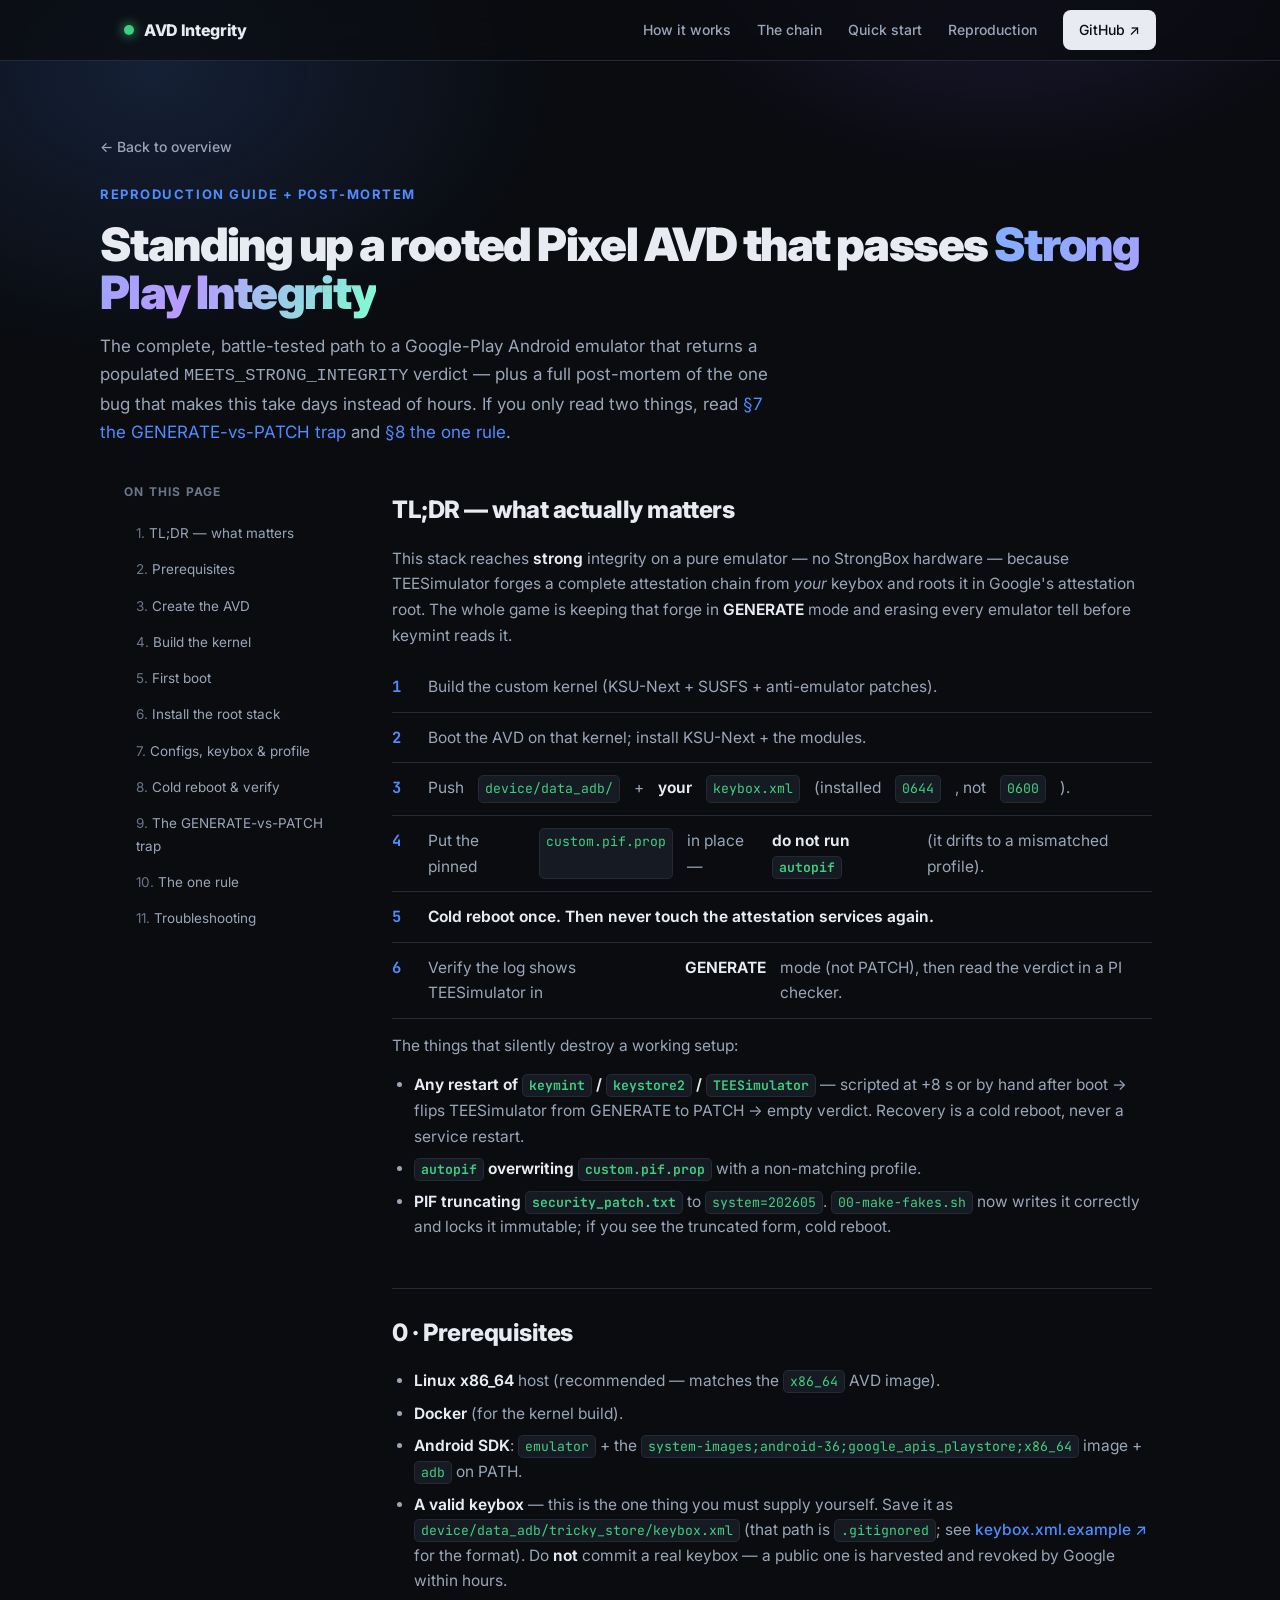
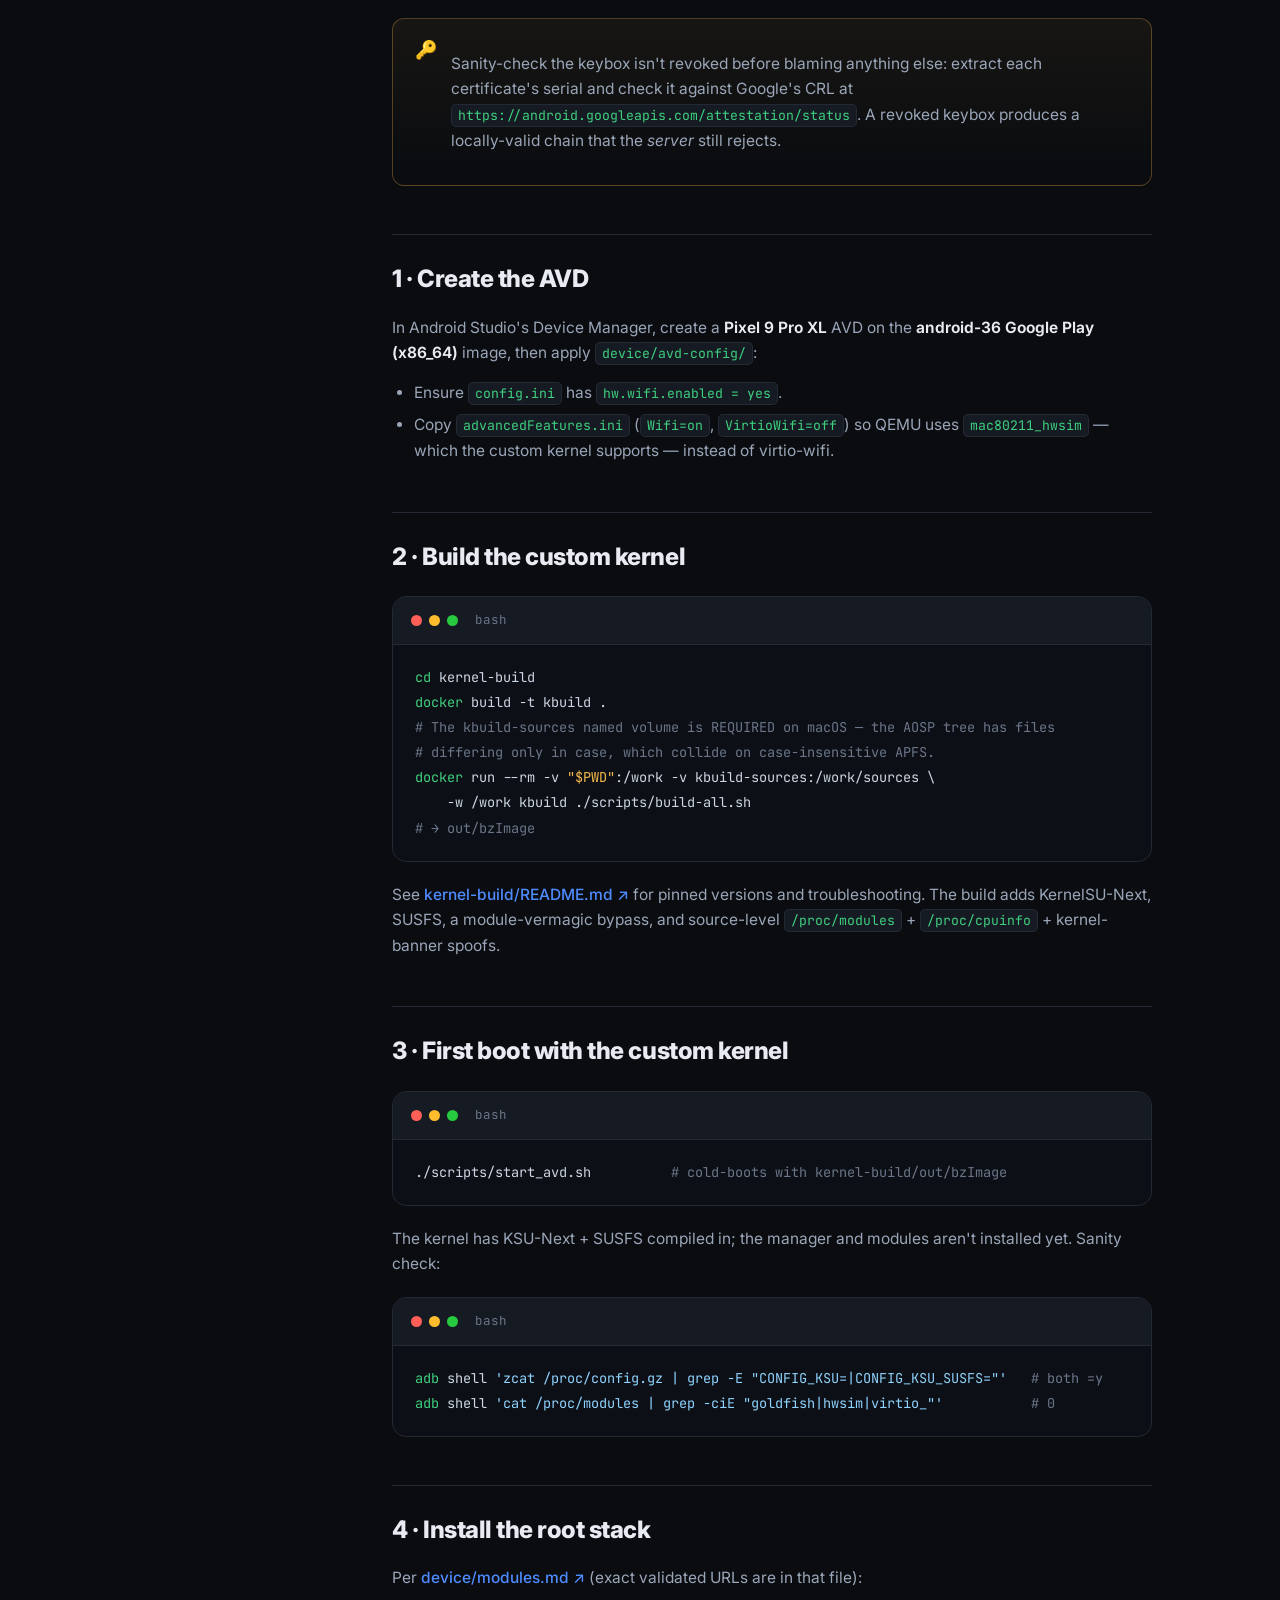
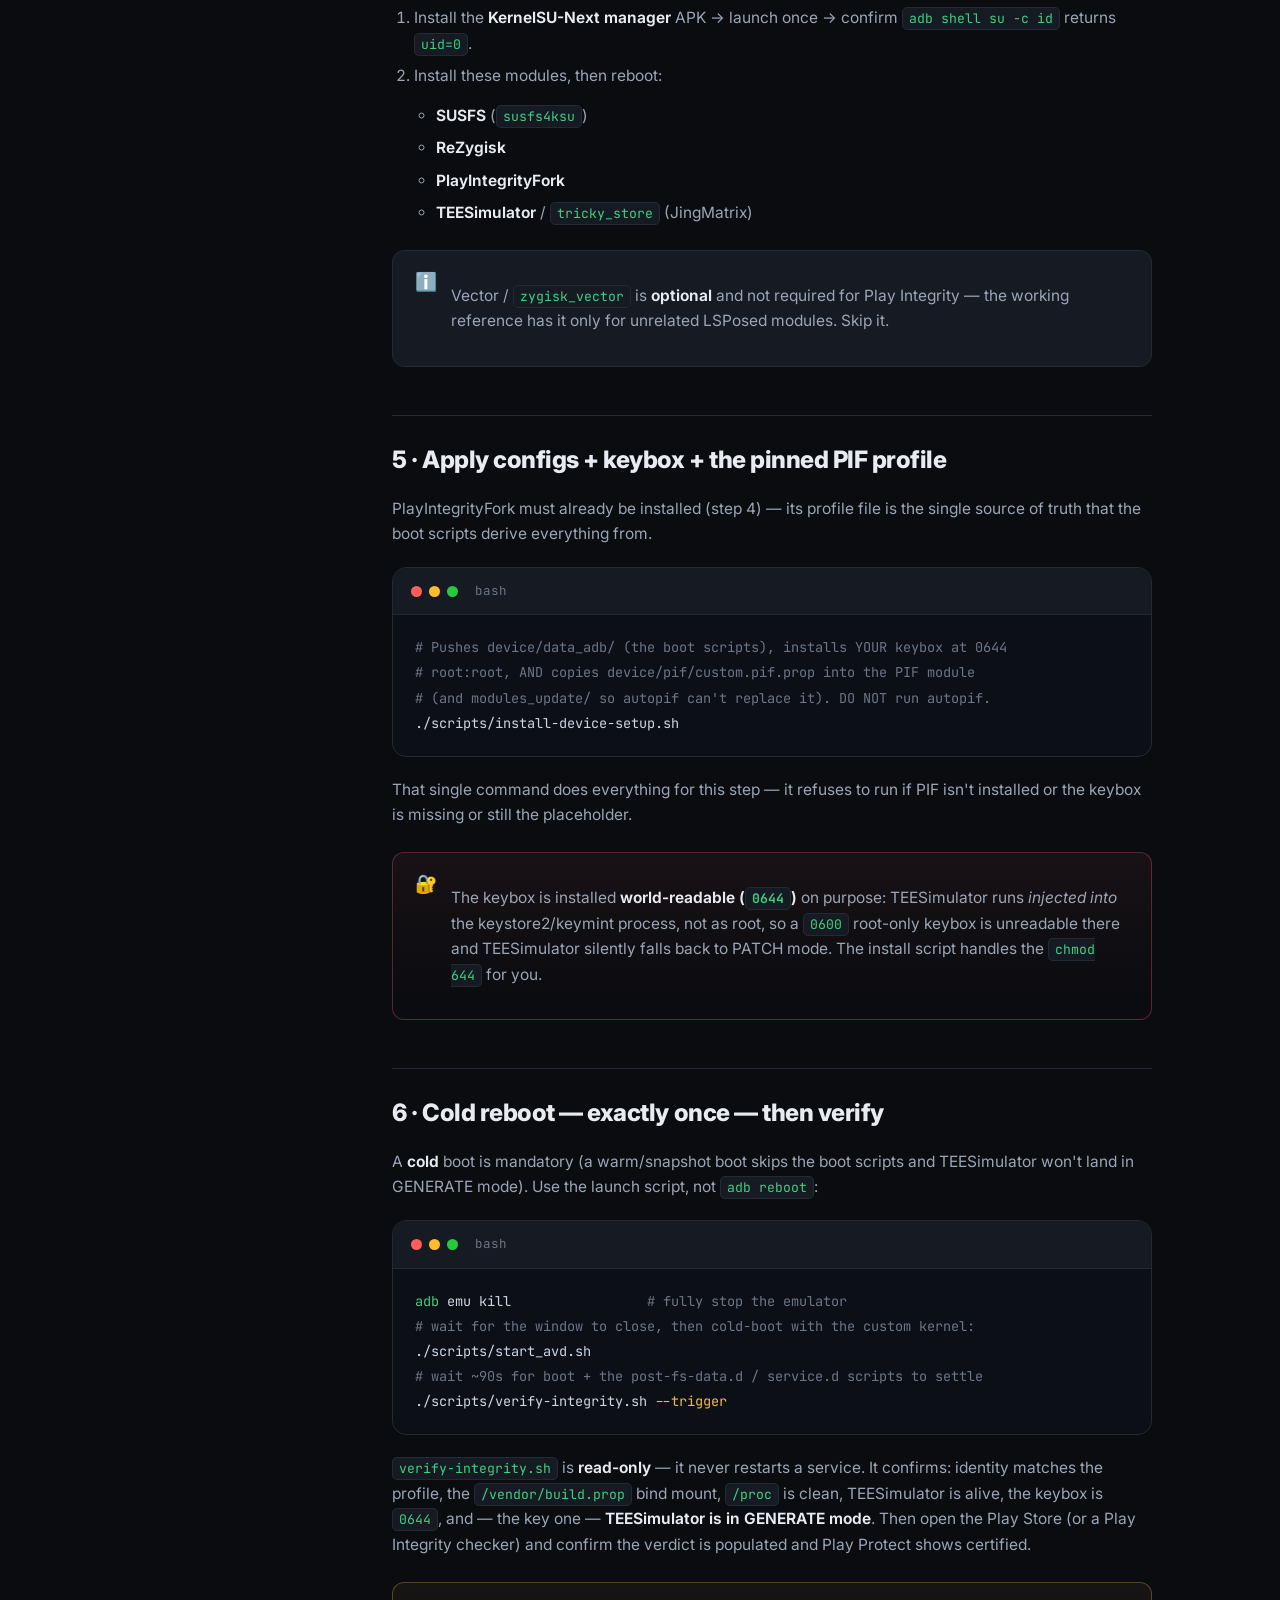
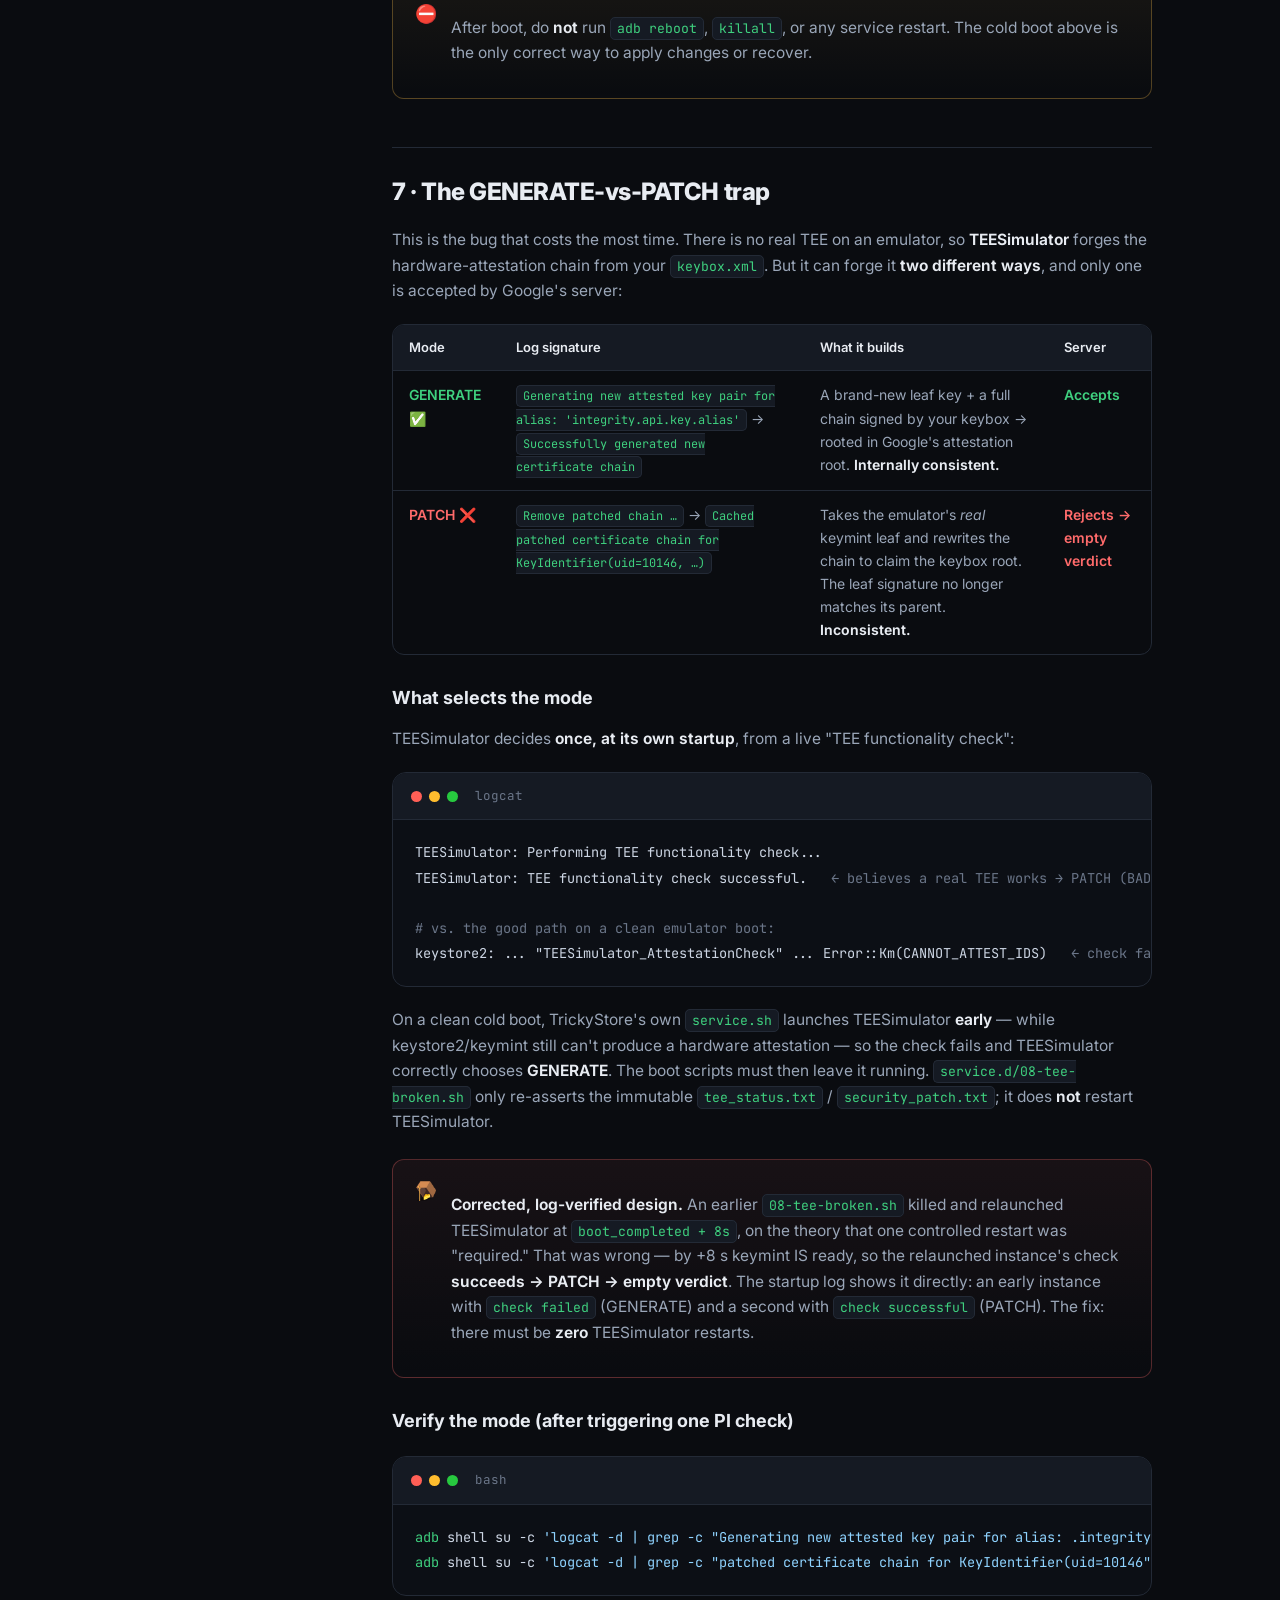
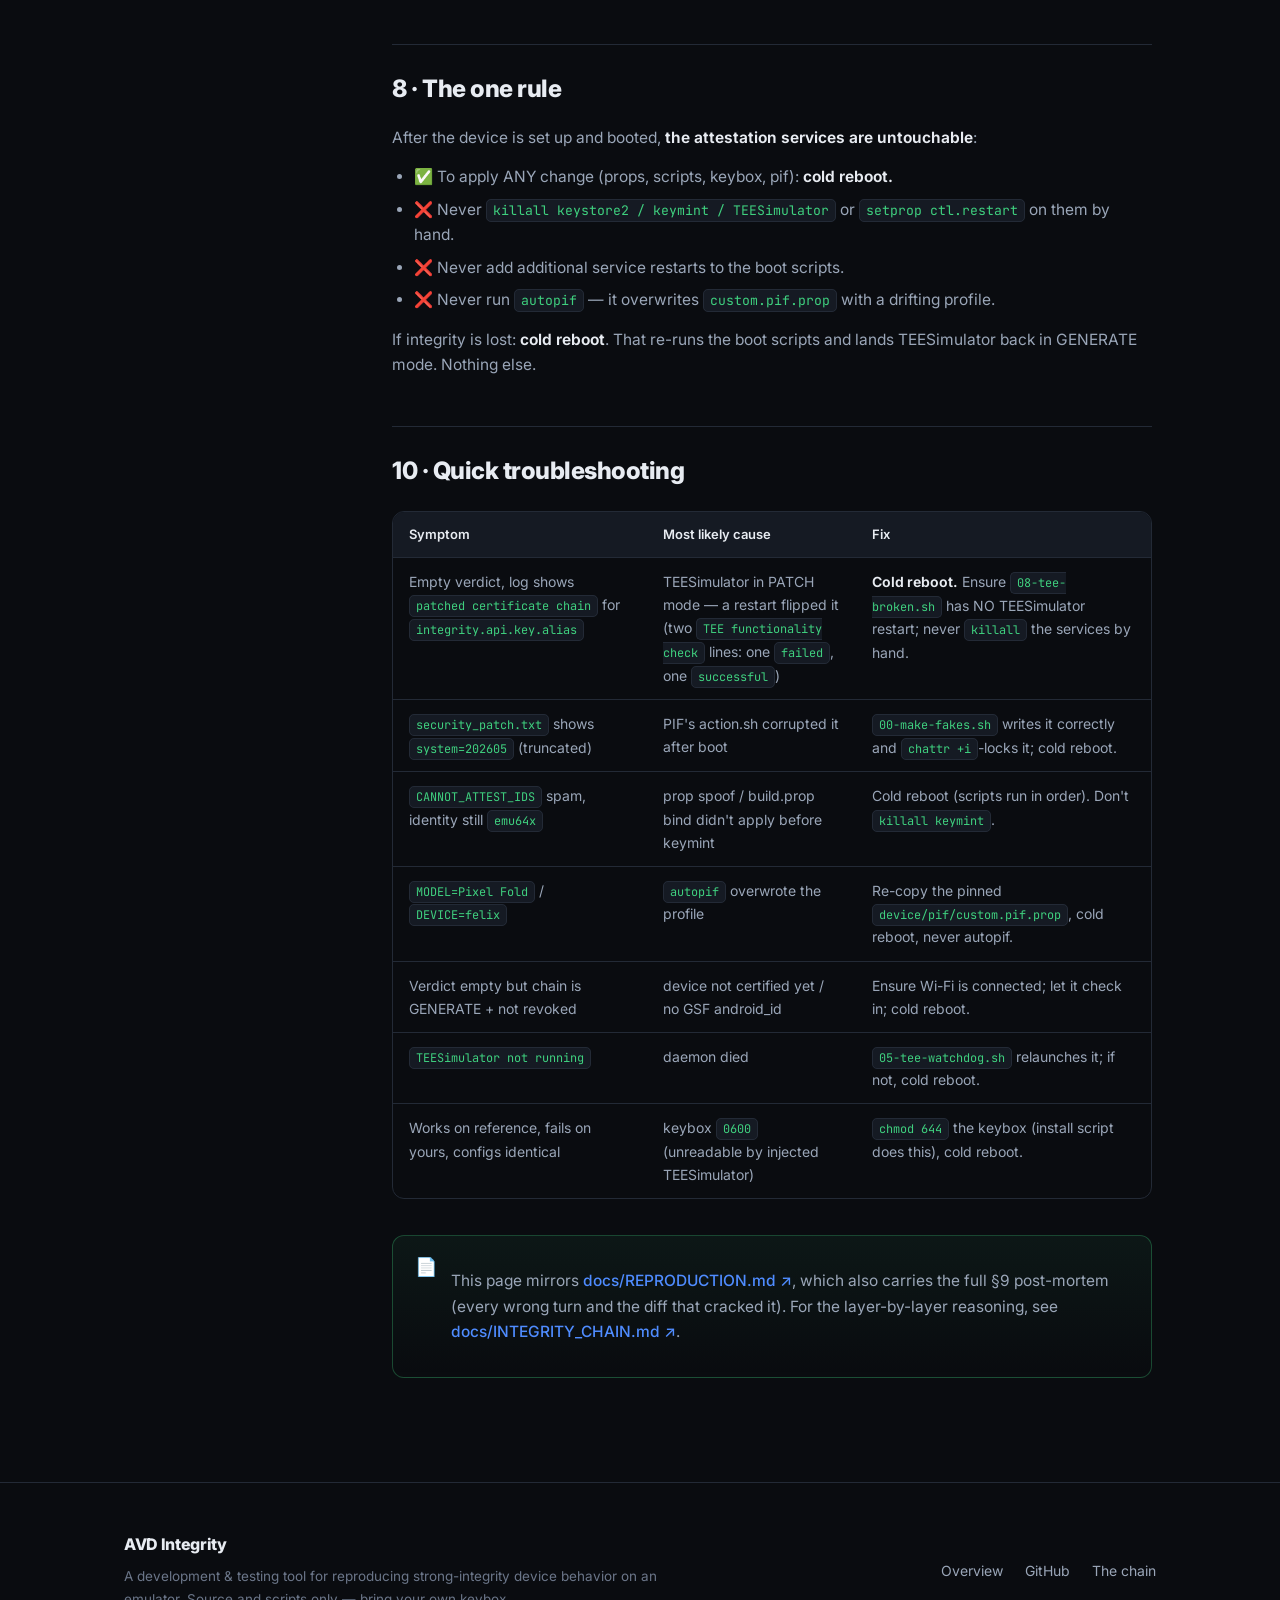
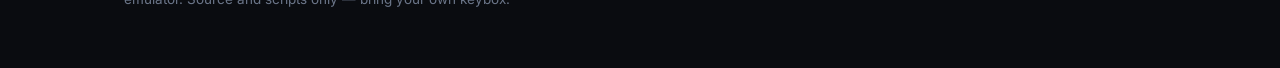
==== commit be2f3f76: "Switch kernel build and AVD target from arm64 to x86_64. Use x86_64 syscall-hardening kernel patches" ====
--- a/reproduction.html
+++ b/reproduction.html
@@ -84,10 +84,10 @@
 
     <h2 id="prereq">0 · Prerequisites</h2>
     <ul>
-      <li><strong>macOS arm64</strong> (Apple Silicon) or Linux x86_64 host.</li>
+      <li><strong>Linux x86_64</strong> host (recommended — matches the <code>x86_64</code> AVD image).</li>
       <li><strong>Docker</strong> (for the kernel build).</li>
-      <li><strong>Android SDK</strong>: <code>emulator</code> + the <code>system-images;android-36;google_apis_playstore;arm64-v8a</code> image + <code>adb</code> on PATH.</li>
-      <li><strong>A valid keybox</strong> — this is the one thing you must supply yourself. Save it as <code>device/data_adb/tricky_store/keybox.xml</code> (that path is <code>.gitignored</code>; see <a href="device/data_adb/tricky_store/keybox.xml.example">keybox.xml.example</a> for the format). Do <strong>not</strong> commit a real keybox — a public one is harvested and revoked by Google within hours.</li>
+      <li><strong>Android SDK</strong>: <code>emulator</code> + the <code>system-images;android-36;google_apis_playstore;x86_64</code> image + <code>adb</code> on PATH.</li>
+      <li><strong>A valid keybox</strong> — this is the one thing you must supply yourself. Save it as <code>device/data_adb/tricky_store/keybox.xml</code> (that path is <code>.gitignored</code>; see <a href="https://github.com/tanishmeh/AVD_Rooted_Integrity/blob/master/device/data_adb/tricky_store/keybox.xml.example" target="_blank" rel="noopener">keybox.xml.example ↗</a> for the format). Do <strong>not</strong> commit a real keybox — a public one is harvested and revoked by Google within hours.</li>
     </ul>
     <div class="callout warnx">
       <span class="ci">🔑</span>
@@ -95,7 +95,7 @@
     </div>
 
     <h2 id="avd">1 · Create the AVD</h2>
-    <p>In Android Studio's Device Manager, create a <strong>Pixel 9 Pro XL</strong> AVD on the <strong>android-36 Google Play (arm64-v8a)</strong> image, then apply <code>device/avd-config/</code>:</p>
+    <p>In Android Studio's Device Manager, create a <strong>Pixel 9 Pro XL</strong> AVD on the <strong>android-36 Google Play (x86_64)</strong> image, then apply <code>device/avd-config/</code>:</p>
     <ul>
       <li>Ensure <code>config.ini</code> has <code>hw.wifi.enabled = yes</code>.</li>
       <li>Copy <code>advancedFeatures.ini</code> (<code>Wifi=on</code>, <code>VirtioWifi=off</code>) so QEMU uses <code>mac80211_hwsim</code> — which the custom kernel supports — instead of virtio-wifi.</li>
@@ -110,14 +110,14 @@
 <span class="c-com"># differing only in case, which collide on case-insensitive APFS.</span>
 <span class="c-cmd">docker</span> run --rm -v <span class="c-flag">"$PWD"</span>:/work -v kbuild-sources:/work/sources \
     -w /work kbuild ./scripts/build-all.sh
-<span class="c-com"># → out/Image.gz</span></code></pre>
-    </div>
-    <p>See <a href="kernel-build/README.md">kernel-build/README.md</a> for pinned versions and troubleshooting. The build adds KernelSU-Next, SUSFS, a module-vermagic bypass, and source-level <code>/proc/modules</code> + <code>/proc/cpuinfo</code> + kernel-banner spoofs.</p>
+<span class="c-com"># → out/bzImage</span></code></pre>
+    </div>
+    <p>See <a href="https://github.com/tanishmeh/AVD_Rooted_Integrity/blob/master/kernel-build/README.md" target="_blank" rel="noopener">kernel-build/README.md ↗</a> for pinned versions and troubleshooting. The build adds KernelSU-Next, SUSFS, a module-vermagic bypass, and source-level <code>/proc/modules</code> + <code>/proc/cpuinfo</code> + kernel-banner spoofs.</p>
 
     <h2 id="firstboot">3 · First boot with the custom kernel</h2>
     <div class="codeblock">
       <div class="bar"><span class="d" style="background:#ff5f56"></span><span class="d" style="background:#ffbd2e"></span><span class="d" style="background:#27c93f"></span><span class="t">bash</span></div>
-<pre><code>./scripts/start_avd.sh          <span class="c-com"># cold-boots with kernel-build/out/Image.gz</span></code></pre>
+<pre><code>./scripts/start_avd.sh          <span class="c-com"># cold-boots with kernel-build/out/bzImage</span></code></pre>
     </div>
     <p>The kernel has KSU-Next + SUSFS compiled in; the manager and modules aren't installed yet. Sanity check:</p>
     <div class="codeblock">
@@ -127,7 +127,7 @@
     </div>
 
     <h2 id="rootstack">4 · Install the root stack</h2>
-    <p>Per <a href="device/modules.md">device/modules.md</a> (exact validated URLs are in that file):</p>
+    <p>Per <a href="https://github.com/tanishmeh/AVD_Rooted_Integrity/blob/master/device/modules.md" target="_blank" rel="noopener">device/modules.md ↗</a> (exact validated URLs are in that file):</p>
     <ol>
       <li>Install the <strong>KernelSU-Next manager</strong> APK → launch once → confirm <code>adb shell su -c id</code> returns <code>uid=0</code>.</li>
       <li>Install these modules, then reboot:
@@ -226,7 +226,7 @@
         <tbody>
           <tr><td>Empty verdict, log shows <code>patched certificate chain</code> for <code>integrity.api.key.alias</code></td><td>TEESimulator in PATCH mode — a restart flipped it (two <code>TEE functionality check</code> lines: one <code>failed</code>, one <code>successful</code>)</td><td><strong>Cold reboot.</strong> Ensure <code>08-tee-broken.sh</code> has NO TEESimulator restart; never <code>killall</code> the services by hand.</td></tr>
           <tr><td><code>security_patch.txt</code> shows <code>system=202605</code> (truncated)</td><td>PIF's action.sh corrupted it after boot</td><td><code>00-make-fakes.sh</code> writes it correctly and <code>chattr +i</code>-locks it; cold reboot.</td></tr>
-          <tr><td><code>CANNOT_ATTEST_IDS</code> spam, identity still <code>emu64a</code></td><td>prop spoof / build.prop bind didn't apply before keymint</td><td>Cold reboot (scripts run in order). Don't <code>killall keymint</code>.</td></tr>
+          <tr><td><code>CANNOT_ATTEST_IDS</code> spam, identity still <code>emu64x</code></td><td>prop spoof / build.prop bind didn't apply before keymint</td><td>Cold reboot (scripts run in order). Don't <code>killall keymint</code>.</td></tr>
           <tr><td><code>MODEL=Pixel Fold</code> / <code>DEVICE=felix</code></td><td><code>autopif</code> overwrote the profile</td><td>Re-copy the pinned <code>device/pif/custom.pif.prop</code>, cold reboot, never autopif.</td></tr>
           <tr><td>Verdict empty but chain is GENERATE + not revoked</td><td>device not certified yet / no GSF android_id</td><td>Ensure Wi-Fi is connected; let it check in; cold reboot.</td></tr>
           <tr><td><code>TEESimulator not running</code></td><td>daemon died</td><td><code>05-tee-watchdog.sh</code> relaunches it; if not, cold reboot.</td></tr>
@@ -237,7 +237,7 @@
 
     <div class="callout good" style="margin-top:36px">
       <span class="ci">📄</span>
-      <p>This page mirrors <a href="docs/REPRODUCTION.md">docs/REPRODUCTION.md</a>, which also carries the full §9 post-mortem (every wrong turn and the diff that cracked it). For the layer-by-layer reasoning, see <a href="docs/INTEGRITY_CHAIN.md">docs/INTEGRITY_CHAIN.md</a>.</p>
+      <p>This page mirrors <a href="https://github.com/tanishmeh/AVD_Rooted_Integrity/blob/master/docs/REPRODUCTION.md" target="_blank" rel="noopener">docs/REPRODUCTION.md ↗</a>, which also carries the full §9 post-mortem (every wrong turn and the diff that cracked it). For the layer-by-layer reasoning, see <a href="https://github.com/tanishmeh/AVD_Rooted_Integrity/blob/master/docs/INTEGRITY_CHAIN.md" target="_blank" rel="noopener">docs/INTEGRITY_CHAIN.md ↗</a>.</p>
     </div>
 
   </article>
@@ -254,7 +254,7 @@
       <div class="foot-links">
         <a href="index.html">Overview</a>
         <a href="https://github.com/tanishmeh/AVD_Rooted_Integrity">GitHub</a>
-        <a href="docs/INTEGRITY_CHAIN.md">The chain</a>
+        <a href="https://github.com/tanishmeh/AVD_Rooted_Integrity/blob/master/docs/INTEGRITY_CHAIN.md" target="_blank" rel="noopener">The chain</a>
       </div>
     </div>
   </div>
